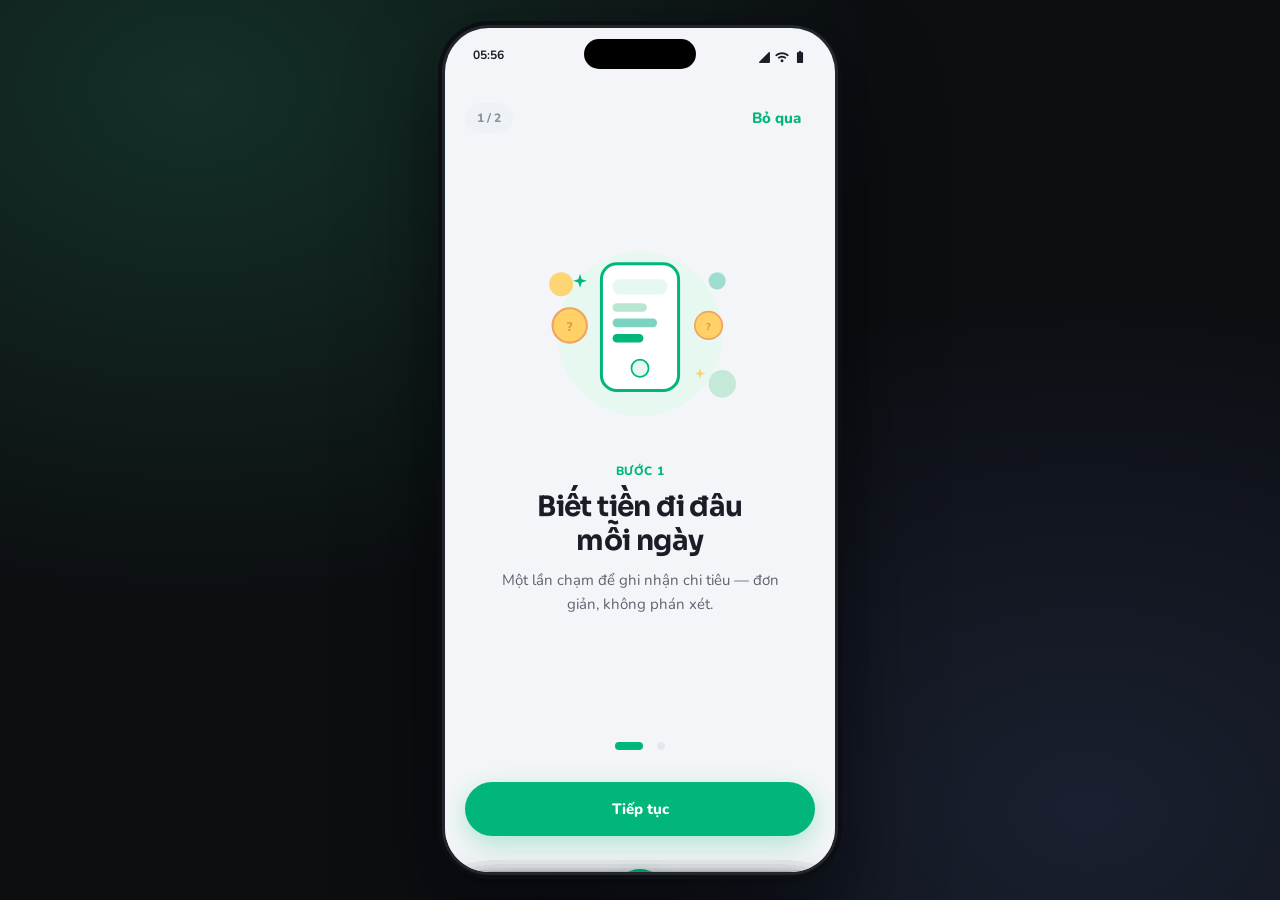
==== Demo/index.html @ 90c99451 "Align Demo with live v3 and keep a single Tiền Đây repository. Copy the current github.io Version C " ====
<!DOCTYPE html>
<html lang="vi">
<head>
  <meta charset="UTF-8" />
  <meta http-equiv="Cache-Control" content="no-cache, no-store, must-revalidate" />
  <meta name="viewport" content="width=device-width, initial-scale=1.0, viewport-fit=cover" />
  <meta name="theme-color" content="#00B67A" />
  <meta name="description" content="Tiền Đây — Version C — Add Transaction" />
  <title>Tiền Đây — Version C</title>
  <link rel="icon" href="assets/icons/favicon.svg" type="image/svg+xml" />
  <link rel="preconnect" href="https://fonts.googleapis.com" />
  <link rel="preconnect" href="https://fonts.gstatic.com" crossorigin />
  <link href="https://fonts.googleapis.com/css2?family=Nunito:wght@500;600;700;800&family=Sora:wght@500;600;700;800&display=swap" rel="stylesheet" />
  <link href="https://fonts.googleapis.com/css2?family=Material+Symbols+Rounded:opsz,wght,FILL,GRAD@24,500,0..1,0" rel="stylesheet" />
  <link rel="stylesheet" href="style.css" />
</head>
<body>
  <div class="app-shell">
    <div class="phone" id="phone">
      <div class="phone-notch" aria-hidden="true"></div>
      <div class="phone-status">
        <span id="status-time">9:41</span>
        <div class="status-icons">
          <span class="ms fill">signal_cellular_4_bar</span>
          <span class="ms fill">wifi</span>
          <span class="ms fill">battery_full</span>
        </div>
      </div>

      <div class="screens" id="screens">

        <!-- SPLASH -->
        <section class="screen fullscreen active" id="screen-splash" data-screen="splash">
          <div class="splash-content">
            <img class="splash-logo" src="assets/illustrations/logo.svg" alt="Tiền Đây" />
            <div class="splash-name">Tiền Đây</div>
            <div class="splash-tagline">Tiền của bạn, tâm an của bạn</div>
            <div class="splash-loader"></div>
          </div>
        </section>

        <!-- ONBOARDING -->
        <section class="screen fullscreen" id="screen-onboarding" data-screen="onboarding">
          <div class="onboarding">
            <div class="onboarding-top">
              <span class="onboarding-progress" id="onboarding-progress">1 / 2</span>
              <button class="btn btn-ghost" id="btn-skip-onboarding" aria-label="Bỏ qua giới thiệu">Bỏ qua</button>
            </div>
            <div class="onboarding-slides" id="onboarding-slides">
              <div class="onboarding-slide active" data-slide="0">
                <div class="onboarding-illust">
                  <img src="assets/illustrations/onboarding-1.svg" alt="" />
                </div>
                <p class="onboarding-step">Bước 1</p>
                <h1 class="h1">Biết tiền đi đâu<br/>mỗi ngày</h1>
                <p class="caption">Một lần chạm để ghi nhận chi tiêu — đơn giản, không phán xét.</p>
              </div>
              <div class="onboarding-slide" data-slide="1">
                <div class="onboarding-illust" style="background:transparent">
                  <img src="assets/illustrations/onboarding-2.svg" alt="" />
                </div>
                <p class="onboarding-step">Bước 2</p>
                <h1 class="h1">Thấy rõ,<br/>quyết định đúng</h1>
                <p class="caption">Số dư, chi tiêu tháng, ngân sách và mục tiêu — ngay trên Trang chủ.</p>
              </div>
            </div>
            <div class="onboarding-dots" id="onboarding-dots" role="tablist">
              <button type="button" class="dot active" data-step="0" aria-label="Trang 1" aria-current="true"></button>
              <button type="button" class="dot" data-step="1" aria-label="Trang 2"></button>
            </div>
            <div class="onboarding-actions">
              <button class="btn btn-primary btn-block" id="btn-next-onboarding">Tiếp tục</button>
            </div>
          </div>
        </section>

        <!-- LOGIN -->
        <section class="screen fullscreen" id="screen-login" data-screen="login">
          <div class="login">
            <div class="login-hero">
              <img class="hero-illust" src="assets/illustrations/login.svg" alt="" />
              <div class="login-brand">
                <img src="assets/illustrations/logo.svg" alt="" />
                <span>Tiền Đây</span>
              </div>
              <h1 class="h1">Rất vui được gặp bạn</h1>
              <p class="caption">Bắt đầu ghi chép ngay — không cần thiết lập phức tạp</p>
            </div>
            <div class="login-actions">
              <button class="btn btn-social btn-block" id="btn-google" data-ripple>
                <svg class="social-icon" viewBox="0 0 24 24" width="22" height="22" aria-hidden="true"><path fill="#4285F4" d="M22.56 12.25c0-.78-.07-1.53-.2-2.25H12v4.26h5.92c-.26 1.37-1.04 2.53-2.21 3.31v2.77h3.57c2.08-1.92 3.28-4.74 3.28-8.09z"/><path fill="#34A853" d="M12 23c2.97 0 5.46-.98 7.28-2.66l-3.57-2.77c-.98.66-2.23 1.06-3.71 1.06-2.86 0-5.29-1.93-6.16-4.53H2.18v2.84C3.99 20.53 7.7 23 12 23z"/><path fill="#FBBC05" d="M5.84 14.09c-.22-.66-.35-1.36-.35-2.09s.13-1.43.35-2.09V7.07H2.18C1.43 8.55 1 10.22 1 12s.43 3.45 1.18 4.93l2.85-2.22.81-.62z"/><path fill="#EA4335" d="M12 5.38c1.62 0 3.06.56 4.21 1.64l3.15-3.15C17.45 2.09 14.97 1 12 1 7.7 1 3.99 3.47 2.18 7.07l3.66 2.84c.87-2.6 3.3-4.53 6.16-4.53z"/></svg>
                Tiếp tục với Google
              </button>
              <button class="btn btn-social btn-block" id="btn-apple" data-ripple>
                <svg class="social-icon" viewBox="0 0 24 24" width="22" height="22" aria-hidden="true"><path fill="currentColor" d="M16.365 1.43c0 1.14-.493 2.27-1.177 3.08-.824.94-1.804 1.54-2.886 1.45-.13-1.05.45-2.19 1.14-2.97.78-.89 2.04-1.54 2.92-1.56zm3.14 16.16c-.67 1.53-1.48 2.94-2.66 2.96-1.17.03-1.54-.74-2.88-.74-1.33 0-1.75.71-2.85.76-1.13.05-1.99-1.45-2.67-2.97-1.39-3.1-1.52-6.73-.15-8.58.76-1.03 1.99-1.69 3.17-1.69 1.17 0 2.14.76 2.87.76.71 0 1.95-.94 3.29-.8.56.02 2.13.23 3.14 1.72-.08.05-1.87 1.09-1.85 3.26.02 2.58 2.27 3.44 2.3 3.45-.02.06-.35 1.23-1.16 2.87z"/></svg>
                Tiếp tục với Apple
              </button>
              <div class="btn-divider">hoặc</div>
              <button class="btn btn-outline btn-block" id="btn-guest">Tiếp tục không cần tài khoản</button>
              <p class="login-privacy">Prototype UX — dữ liệu lưu trên thiết bị. Không có xác thực thật.</p>
            </div>
          </div>
        </section>

        <!-- HOME -->
        <section class="screen" id="screen-home" data-screen="home">
          <div class="screen-scroll">
            <header class="home-header home-header-b">
              <div class="home-top">
                <div class="home-greeting">
                  <div class="caption" id="home-greeting-text">Xin chào</div>
                  <div class="h3" id="user-name">Minh Khuê</div>
                </div>
                <button class="avatar" id="btn-avatar" aria-label="Mở hồ sơ">MK</button>
              </div>
              <button type="button" class="month-chip" id="btn-home-month" aria-label="Chọn tháng">
                <span class="ms">calendar_month</span> <span id="home-month-label">Tháng này</span>
              </button>

              <div class="home-metrics">
                <div class="home-metric">
                  <div class="tiny">Chi tiêu tháng này</div>
                  <div class="amount" id="home-month-spend">0 ₫</div>
                </div>
              </div>
            </header>

            <section class="section">
              <div class="section-header">
                <span class="section-title">Gần đây</span>
                <button class="link-btn" data-nav="transactions">Xem tất cả</button>
              </div>
              <div class="tx-list" id="home-tx-list"></div>
            </section>
          </div>
        </section>

        <!-- TRANSACTIONS -->
        <section class="screen" id="screen-transactions" data-screen="transactions">
          <div class="screen-scroll">
            <header class="page-header">
              <h2 class="h2">Giao dịch</h2>
            </header>
            <div class="tx-summary">
              <div class="tx-summary-card expense">
                <div class="label">Chi tiêu</div>
                <div class="val" id="tx-sum-expense">−0</div>
              </div>
            </div>
            <div class="chips" id="tx-type-chips" role="tablist" aria-label="Loại giao dịch">
              <button class="chip active" data-type-filter="all" role="tab" aria-selected="true">Tất cả</button>
              <button class="chip" data-type-filter="expense" role="tab">Chi tiêu</button>
            </div>
            <div class="chips" id="tx-cat-chips" role="tablist" aria-label="Danh mục"></div>
            <div class="chips" id="tx-date-chips" role="tablist" aria-label="Thời gian">
              <button class="chip active" data-date-filter="thisMonth">Tháng này</button>
              <button class="chip" data-date-filter="lastMonth">Tháng trước</button>
              <button class="chip" data-date-filter="custom">Tùy chọn</button>
            </div>
            <div class="custom-date-row hidden" id="custom-date-row">
              <input class="form-input" type="date" id="tx-date-from" aria-label="Từ ngày" />
              <input class="form-input" type="date" id="tx-date-to" aria-label="Đến ngày" />
            </div>
            <div id="tx-list-full"></div>
            <div class="empty-state hidden" id="tx-empty">
              <img src="assets/illustrations/empty-wallet.svg" alt="" />
              <h3 class="h3">Chưa có giao dịch</h3>
              <p class="caption">Nhấn + để thêm giao dịch đầu tiên.</p>
              <button class="btn btn-primary btn-sm mt-md" data-action="add">Thêm giao dịch</button>
            </div>
          </div>
        </section>

        <!-- BUDGET -->
        <section class="screen" id="screen-budget" data-screen="budget">
          <div class="screen-scroll">
            <header class="page-header">
              <button class="btn-icon" id="btn-budget-back" aria-label="Quay lại Cài đặt">
                <span class="ms">arrow_back</span>
              </button>
              <h2 class="h2">Tài chính</h2>
              <button class="btn-icon" id="btn-edit-budget" aria-label="Đặt ngân sách">
                <span class="ms">edit</span>
              </button>
            </header>
            <section class="section">
              <div class="section-header">
                <span class="section-title">Lương</span>
                <button class="link-btn" id="btn-edit-salary" type="button">Sửa</button>
              </div>
              <div class="finance-salary-card">
                <div class="label" id="salary-month-label">Lương tháng</div>
                <div class="big" id="salary-amount">0 ₫</div>
              </div>
            </section>
            <div class="budget-summary">
              <div class="label" id="budget-month-label">Ngân sách tháng</div>
              <div class="big" id="budget-limit-amount">0 ₫</div>
              <div class="budget-summary-bar"><div class="fill" id="budget-total-bar" style="width:0%"></div></div>
              <div class="budget-kpi">
                <div class="budget-kpi-item">
                  <div class="label">Đã dùng</div>
                  <div class="val" id="budget-used-amount">0 ₫</div>
                </div>
                <div class="budget-kpi-item">
                  <div class="label">Còn lại</div>
                  <div class="val" id="budget-remaining-amount">0 ₫</div>
                </div>
              </div>
            </div>
            <section class="section">
              <div class="section-header">
                <span class="section-title">Mục tiêu tiết kiệm</span>
                <button class="link-btn" id="btn-create-goal">+ Tạo mới</button>
              </div>
              <div id="goals-list"></div>
              <div class="empty-inline hidden" id="goals-empty">
                <p class="caption">Chưa có mục tiêu. Tạo một mục tiêu nhỏ để bắt đầu.</p>
              </div>
            </section>
          </div>
        </section>

        <!-- STATISTICS -->
        <section class="screen" id="screen-statistics" data-screen="statistics">
          <div class="screen-scroll">
            <header class="page-header">
              <h2 class="h2">Thống kê</h2>
              <div class="trend-meta">
                <span class="trend-badge" id="trend-badge">
                  <span class="ms sm" id="trend-icon">trending_flat</span>
                  <span id="trend-text">0%</span>
                </span>
                <span class="tiny">so với tháng trước</span>
              </div>
            </header>
            <div class="stats-insight">
              <div class="label" id="stats-month-label">Chi tiêu tháng này</div>
              <div class="big" id="stats-expense-total">0 ₫</div>
            </div>
            <div class="chart-card">
              <div class="title">Chi tiêu theo danh mục</div>
              <div class="pie-wrap">
                <div class="pie-chart" id="pie-chart" role="img" aria-label="Biểu đồ tròn">
                  <div class="pie-center">
                    <span class="tiny">Tổng chi</span>
                    <span class="amount" id="pie-total">0</span>
                  </div>
                </div>
                <div class="pie-legend" id="pie-legend"></div>
              </div>
            </div>
            <section class="section">
              <div class="section-header">
                <span class="section-title">Danh mục chi nhiều nhất</span>
              </div>
              <div class="card" id="top-spending"></div>
            </section>
          </div>
        </section>

        <!-- SETTINGS -->
        <section class="screen" id="screen-settings" data-screen="settings">
          <div class="screen-scroll">
            <header class="page-header">
              <h2 class="h2">Cài đặt</h2>
            </header>
            <div class="profile-card" id="profile-card" role="button" tabindex="0">
              <div class="profile-avatar">MK</div>
              <div class="profile-info">
                <div class="name">Minh Khuê</div>
                <div class="email">minhanh@email.com</div>
                <div class="edit-hint">Hồ sơ (UI)</div>
              </div>
              <span class="ms chevron" style="color:var(--text-tertiary)">chevron_right</span>
            </div>
            <div class="settings-group">
              <div class="settings-group-title">Quản lý tài chính</div>
              <div class="settings-item" data-setting="budget" role="button" tabindex="0">
                <div class="settings-icon si-green"><span class="ms">account_balance_wallet</span></div>
                <span class="label">Tài chính</span>
                <span class="ms chevron">chevron_right</span>
              </div>
              <div class="settings-item" data-setting="finance-pin" role="button" tabindex="0">
                <div class="settings-icon si-indigo"><span class="ms">lock</span></div>
                <span class="label">Mật khẩu quản lý</span>
                <span class="ms chevron">chevron_right</span>
              </div>
            </div>
            <div class="settings-group">
              <div class="settings-group-title">Tùy chọn</div>
              <div class="settings-item" data-setting="currency" role="button" tabindex="0">
                <div class="settings-icon si-green"><span class="ms">payments</span></div>
                <span class="label">Tiền tệ</span>
                <span class="value">VND (₫)</span>
                <span class="ms chevron">chevron_right</span>
              </div>
              <div class="settings-item" data-setting="notification">
                <div class="settings-icon si-orange"><span class="ms">notifications</span></div>
                <span class="label">Thông báo</span>
                <div class="toggle on" id="toggle-notif" role="switch" aria-checked="true" tabindex="0"></div>
              </div>
              <div class="settings-item" data-setting="privacy" role="button" tabindex="0">
                <div class="settings-icon si-teal"><span class="ms">visibility</span></div>
                <span class="label">Riêng tư</span>
                <span class="value" id="privacy-value">Hiện số</span>
                <span class="ms chevron">chevron_right</span>
              </div>
              <div class="settings-item" data-setting="darkmode">
                <div class="settings-icon si-purple"><span class="ms">dark_mode</span></div>
                <span class="label">Giao diện tối</span>
                <div class="toggle" id="toggle-dark" role="switch" aria-checked="false" tabindex="0"></div>
              </div>
            </div>
            <button class="btn-logout" id="btn-logout" type="button">Đăng xuất (prototype)</button>
          </div>
        </section>
      </div>

      <nav class="bottom-nav" id="bottom-nav" aria-label="Điều hướng chính">
        <button class="nav-item active" data-nav="home">
          <span class="nav-indicator"></span>
          <span class="ms">home</span>
          <span class="label">Trang chủ</span>
        </button>
        <button class="nav-item" data-nav="transactions">
          <span class="nav-indicator"></span>
          <span class="ms">receipt_long</span>
          <span class="label">Giao dịch</span>
        </button>
        <div class="nav-fab-slot">
          <button class="nav-fab" id="fab" type="button" aria-label="Thêm giao dịch">
            <span class="ms">add</span>
          </button>
        </div>
        <button class="nav-item" data-nav="statistics">
          <span class="nav-indicator"></span>
          <span class="ms">bar_chart</span>
          <span class="label">Thống kê</span>
        </button>
        <button class="nav-item" data-nav="settings">
          <span class="nav-indicator"></span>
          <span class="ms">settings</span>
          <span class="label">Cài đặt</span>
        </button>
      </nav>

      <!-- Add / Edit Transaction Sheet -->
      <div class="sheet-overlay" id="sheet-overlay"></div>
      <div class="bottom-sheet add-sheet-v3" id="add-sheet" role="dialog" aria-modal="true" aria-labelledby="sheet-title">
        <div class="sheet-header sheet-header-back">
          <button class="btn-icon" id="btn-close-sheet" aria-label="Quay lại">
            <span class="ms">arrow_back</span>
          </button>
          <h3 class="h3" id="sheet-title">Thêm giao dịch</h3>
          <span class="header-spacer"></span>
        </div>
        <div class="sheet-body">
          <div class="form-group amount-hero">
            <label class="form-label" for="input-amount">Số tiền</label>
            <div class="amount-input-wrap">
              <span class="currency" aria-hidden="true">₫</span>
              <input class="form-input" type="text" id="input-amount" inputmode="numeric" placeholder="0" autocomplete="off" />
            </div>
            <div class="quick-amounts" id="quick-amounts" role="group" aria-label="Mức tiền nhanh">
              <button type="button" class="quick-amt" data-amt="10000">10k</button>
              <button type="button" class="quick-amt" data-amt="20000">20k</button>
              <button type="button" class="quick-amt" data-amt="50000">50k</button>
              <button type="button" class="quick-amt" data-amt="100000">100k</button>
              <button type="button" class="quick-amt" data-amt="200000">200k</button>
            </div>
          </div>
          <div class="form-group">
            <div class="label-row">
              <label class="form-label">Chi cho</label>
              <button type="button" class="link-btn" id="btn-manage-chicho">Quản lý →</button>
            </div>
            <div class="category-grid" id="category-grid"></div>
          </div>
          <div class="form-group" id="detail-group">
            <div class="label-row">
              <label class="form-label">Chi tiết</label>
              <button type="button" class="link-btn" id="btn-manage-details">Quản lý →</button>
            </div>
            <div class="chips detail-chips" id="detail-chips"></div>
          </div>
          <div class="form-group">
            <label class="form-label">Thanh toán bằng</label>
            <button type="button" class="pay-select" id="pay-select" aria-haspopup="listbox" aria-expanded="false">
              <span id="pay-select-label">MoMo</span>
              <span class="ms">expand_more</span>
            </button>
            <div class="pay-menu hidden" id="pay-menu" role="listbox"></div>
          </div>
          <div class="form-row">
            <div class="form-group">
              <label class="form-label" for="input-date">Ngày</label>
              <input class="form-input" type="date" id="input-date" />
            </div>
            <div class="form-group">
              <label class="form-label" for="input-time">Giờ</label>
              <input class="form-input" type="time" id="input-time" />
            </div>
          </div>
          <div class="form-group">
            <label class="form-label" for="input-note">Ghi chú (tuỳ chọn)</label>
            <input class="form-input" type="text" id="input-note" placeholder="Thêm ghi chú..." />
          </div>
        </div>
        <div class="sheet-footer">
          <button class="btn btn-primary btn-block" id="btn-save-tx" data-ripple>Lưu giao dịch</button>
        </div>
      </div>

      <!-- Payment method sheet -->
      <div class="bottom-sheet nested-sheet" id="pay-edit-sheet" role="dialog" aria-modal="true">
        <div class="sheet-handle"></div>
        <div class="sheet-header">
          <h3 class="h3" id="pay-edit-title">Thêm phương thức</h3>
          <button class="btn-icon" id="btn-close-pay-edit" aria-label="Đóng"><span class="ms">close</span></button>
        </div>
        <div class="sheet-body">
          <div class="form-group">
            <label class="form-label" for="input-pay-name">Tên</label>
            <input class="form-input" type="text" id="input-pay-name" placeholder="VD: MB Bank" />
          </div>
          <div class="form-group">
            <label class="form-label" for="input-pay-type">Loại</label>
            <select class="form-input" id="input-pay-type">
              <option>Thẻ tín dụng</option>
              <option>Thẻ ghi nợ</option>
              <option>Tài khoản ngân hàng</option>
              <option>Ví điện tử</option>
              <option>Tiền mặt</option>
            </select>
          </div>
        </div>
        <div class="sheet-footer sheet-footer-row">
          <button class="btn btn-outline flex-1 hidden" id="btn-delete-pay">Xóa</button>
          <button class="btn btn-primary flex-1" id="btn-save-pay">Lưu</button>
        </div>
      </div>

      <!-- Manage Chi cho sheet -->
      <div class="bottom-sheet nested-sheet" id="chicho-sheet" role="dialog" aria-modal="true">
        <div class="sheet-handle"></div>
        <div class="sheet-header">
          <h3 class="h3">Quản lý khoản chi</h3>
          <button class="btn-icon" id="btn-close-chicho" aria-label="Đóng"><span class="ms">close</span></button>
        </div>
        <div class="sheet-body">
          <div id="chicho-manage-list"></div>
          <button type="button" class="btn btn-outline btn-block mt-lg" id="btn-add-chicho">＋ Thêm khoản mới</button>
        </div>
      </div>

      <!-- Add / edit Chi cho item -->
      <div class="bottom-sheet nested-sheet" id="chicho-edit-sheet" role="dialog" aria-modal="true">
        <div class="sheet-handle"></div>
        <div class="sheet-header">
          <h3 class="h3" id="chicho-edit-title">Thêm khoản chi</h3>
          <button class="btn-icon" id="btn-close-chicho-edit" aria-label="Đóng"><span class="ms">close</span></button>
        </div>
        <div class="sheet-body">
          <div class="form-group">
            <label class="form-label" for="input-chicho-name">Tên</label>
            <input class="form-input" type="text" id="input-chicho-name" placeholder="VD: Cafe" />
          </div>
          <div class="form-group">
            <label class="form-label">Icon</label>
            <div class="icon-picker" id="chicho-icon-picker"></div>
          </div>
        </div>
        <div class="sheet-footer sheet-footer-row">
          <button class="btn btn-outline flex-1 hidden" id="btn-delete-chicho">Xóa</button>
          <button class="btn btn-primary flex-1" id="btn-save-chicho">Lưu</button>
        </div>
      </div>

      <!-- Manage Chi tiết -->
      <div class="bottom-sheet nested-sheet" id="detail-manage-sheet" role="dialog" aria-modal="true">
        <div class="sheet-handle"></div>
        <div class="sheet-header">
          <h3 class="h3">Quản lý chi tiết</h3>
          <button class="btn-icon" id="btn-close-detail-manage" aria-label="Đóng"><span class="ms">close</span></button>
        </div>
        <div class="sheet-body">
          <div class="detail-manage-header" id="detail-manage-cat"></div>
          <div id="detail-manage-list"></div>
          <button type="button" class="btn btn-outline btn-block mt-lg" id="btn-add-detail">＋ Thêm chi tiết</button>
        </div>
      </div>

      <!-- Add / edit Chi tiết -->
      <div class="bottom-sheet nested-sheet" id="detail-edit-sheet" role="dialog" aria-modal="true">
        <div class="sheet-handle"></div>
        <div class="sheet-header">
          <h3 class="h3" id="detail-edit-title">Thêm chi tiết</h3>
          <button class="btn-icon" id="btn-close-detail-edit" aria-label="Đóng"><span class="ms">close</span></button>
        </div>
        <div class="sheet-body">
          <div class="form-group">
            <label class="form-label" for="input-detail-name">Tên</label>
            <input class="form-input" type="text" id="input-detail-name" placeholder="VD: Bánh mì" />
          </div>
        </div>
        <div class="sheet-footer sheet-footer-row">
          <button class="btn btn-outline flex-1 hidden" id="btn-delete-detail">Xóa</button>
          <button class="btn btn-primary flex-1" id="btn-save-detail">Lưu</button>
        </div>
      </div>

      <!-- Month picker -->
      <div class="bottom-sheet nested-sheet" id="month-sheet" role="dialog" aria-modal="true">
        <div class="sheet-handle"></div>
        <div class="sheet-header">
          <h3 class="h3">Chọn tháng</h3>
          <button class="btn-icon" id="btn-close-month" aria-label="Đóng"><span class="ms">close</span></button>
        </div>
        <div class="sheet-body">
          <div id="month-picker-list"></div>
        </div>
      </div>

      <!-- Detail Sheet -->
      <div class="bottom-sheet" id="detail-sheet" role="dialog" aria-modal="true">
        <div class="sheet-handle"></div>
        <div class="sheet-header">
          <h3 class="h3">Chi tiết</h3>
          <button class="btn-icon" id="btn-close-detail" aria-label="Đóng"><span class="ms">close</span></button>
        </div>
        <div class="sheet-body" id="detail-body"></div>
        <div class="sheet-footer sheet-footer-row">
          <button class="btn btn-outline flex-1" id="btn-detail-delete">Xóa</button>
          <button class="btn btn-primary flex-1" id="btn-detail-edit">Sửa</button>
        </div>
      </div>

      <!-- Finance PIN -->
      <div class="bottom-sheet" id="finance-pin-sheet" role="dialog" aria-modal="true">
        <div class="sheet-handle"></div>
        <div class="sheet-header">
          <h3 class="h3">Mật khẩu quản lý tài chính</h3>
          <button class="btn-icon" id="btn-close-finance-pin" aria-label="Đóng"><span class="ms">close</span></button>
        </div>
        <div class="sheet-body">
          <p class="caption" id="finance-pin-hint">Nhập mật khẩu 4 số để xem Tài chính.</p>
          <div class="form-group">
            <label class="form-label" for="input-finance-pin">Mật khẩu</label>
            <input class="form-input pin-input" type="password" id="input-finance-pin" inputmode="numeric" maxlength="4" placeholder="••••" autocomplete="off" />
          </div>
        </div>
        <div class="sheet-footer">
          <button class="btn btn-primary btn-block" id="btn-submit-finance-pin">Xác nhận</button>
        </div>
      </div>

      <!-- Finance PIN change -->
      <div class="bottom-sheet" id="finance-pin-change-sheet" role="dialog" aria-modal="true">
        <div class="sheet-handle"></div>
        <div class="sheet-header">
          <h3 class="h3">Đổi mật khẩu</h3>
          <button class="btn-icon" id="btn-close-finance-pin-change" aria-label="Đóng"><span class="ms">close</span></button>
        </div>
        <div class="sheet-body">
          <div class="form-group">
            <label class="form-label" for="input-finance-pin-old">Mật khẩu hiện tại</label>
            <input class="form-input pin-input" type="password" id="input-finance-pin-old" inputmode="numeric" maxlength="4" placeholder="••••" autocomplete="off" />
          </div>
          <div class="form-group">
            <label class="form-label" for="input-finance-pin-new">Mật khẩu mới</label>
            <input class="form-input pin-input" type="password" id="input-finance-pin-new" inputmode="numeric" maxlength="4" placeholder="••••" autocomplete="off" />
          </div>
        </div>
        <div class="sheet-footer">
          <button class="btn btn-primary btn-block" id="btn-save-finance-pin">Lưu mật khẩu</button>
        </div>
      </div>

      <!-- Salary Sheet -->
      <div class="bottom-sheet" id="salary-sheet" role="dialog" aria-modal="true">
        <div class="sheet-handle"></div>
        <div class="sheet-header">
          <h3 class="h3">Lương tháng</h3>
          <button class="btn-icon" id="btn-close-salary-sheet" aria-label="Đóng"><span class="ms">close</span></button>
        </div>
        <div class="sheet-body">
          <div class="form-group">
            <label class="form-label" for="input-salary-amount">Số tiền lương (₫)</label>
            <div class="amount-input-wrap">
              <span class="currency">₫</span>
              <input class="form-input" type="text" id="input-salary-amount" inputmode="numeric" placeholder="0" />
            </div>
          </div>
        </div>
        <div class="sheet-footer">
          <button class="btn btn-primary btn-block" id="btn-save-salary">Lưu lương</button>
        </div>
      </div>

      <!-- Budget Sheet -->
      <div class="bottom-sheet" id="budget-sheet" role="dialog" aria-modal="true">
        <div class="sheet-handle"></div>
        <div class="sheet-header">
          <h3 class="h3" id="budget-sheet-title">Đặt ngân sách tháng</h3>
          <button class="btn-icon" id="btn-close-budget-sheet" aria-label="Đóng"><span class="ms">close</span></button>
        </div>
        <div class="sheet-body">
          <div class="form-group">
            <label class="form-label" for="input-budget-limit">Hạn mức tháng (₫)</label>
            <div class="amount-input-wrap">
              <span class="currency">₫</span>
              <input class="form-input" type="text" id="input-budget-limit" inputmode="numeric" placeholder="0" />
            </div>
          </div>
        </div>
        <div class="sheet-footer">
          <button class="btn btn-primary btn-block" id="btn-save-budget">Lưu ngân sách</button>
        </div>
      </div>

      <!-- Goal Sheet -->
      <div class="bottom-sheet" id="goal-sheet" role="dialog" aria-modal="true">
        <div class="sheet-handle"></div>
        <div class="sheet-header">
          <h3 class="h3" id="goal-sheet-title">Tạo mục tiêu</h3>
          <button class="btn-icon" id="btn-close-goal-sheet" aria-label="Đóng"><span class="ms">close</span></button>
        </div>
        <div class="sheet-body">
          <div class="form-group" id="goal-name-group">
            <label class="form-label" for="input-goal-name">Tên mục tiêu</label>
            <input class="form-input" type="text" id="input-goal-name" placeholder="VD: Quỹ khẩn cấp" />
          </div>
          <div class="form-group" id="goal-target-group">
            <label class="form-label" for="input-goal-target">Mục tiêu (₫)</label>
            <div class="amount-input-wrap">
              <span class="currency">₫</span>
              <input class="form-input" type="text" id="input-goal-target" inputmode="numeric" placeholder="0" />
            </div>
          </div>
          <div class="form-group" id="goal-current-group">
            <label class="form-label" for="input-goal-current" id="goal-current-label">Số hiện có (₫)</label>
            <div class="amount-input-wrap">
              <span class="currency">₫</span>
              <input class="form-input" type="text" id="input-goal-current" inputmode="numeric" placeholder="0" />
            </div>
            <p class="tiny mt-sm" id="goal-hint">Không trừ vào số dư — chỉ theo dõi tiến độ.</p>
          </div>
        </div>
        <div class="sheet-footer">
          <button class="btn btn-primary btn-block" id="btn-save-goal">Lưu</button>
        </div>
      </div>

      <div class="toast" id="toast" role="status" aria-live="polite" aria-atomic="true"></div>

      <div class="dialog-overlay" id="dialog-overlay">
        <div class="dialog" id="dialog">
          <span class="ms xl fill" id="dialog-icon">check_circle</span>
          <h3 class="h3" id="dialog-title">Thành công</h3>
          <p class="caption" id="dialog-msg">Thao tác đã hoàn tất.</p>
          <div class="dialog-actions" id="dialog-actions">
            <button class="btn btn-outline flex-1 hidden" id="dialog-cancel">Hủy</button>
            <button class="btn btn-primary flex-1" id="dialog-ok">OK</button>
          </div>
        </div>
      </div>
    </div>
  </div>

  <script src="script.js"></script>
</body>
</html>
---- Demo/style.css ----
/* ============================================================
   Tiền Đây v3 — Competing with Monzo · Money Lover · YNAB · Wallet
   Friendlier · Cleaner · More emotional · Easier
   ============================================================ */

:root {
  /* Brand — fresh mint green (Money Lover energy, Monzo clarity) */
  --primary: #00B67A;
  --primary-dark: #009963;
  --primary-light: #7BD3C0;
  --primary-container: #E6F8EF;
  --primary-glow: rgba(0, 182, 122, 0.28);
  --secondary: #7BD3C0;
  --success: #00B67A;
  --warning: #FFB020;
  --warning-container: #FFF6E5;
  --warning-text: #C47E00;
  --expense: #FF6B6B;
  --expense-container: #FFECEC;
  --income: #00A3A1;
  --income-container: #E0F7F5;
  --accent: #FF8A5B;
  --accent-soft: #FFF0EA;
  --gold: #FFD166;

  /* Surfaces — soft & airy */
  --bg: #F3F5F8;
  --bg-elevated: #FFFFFF;
  --card: #FFFFFF;
  --surface: #FFFFFF;
  --surface-variant: #EEF1F5;
  --divider: #E4E8EE;
  --overlay: rgba(26, 29, 38, 0.4);

  /* Text */
  --text: #1A1D26;
  --text-secondary: #5C6470;
  --text-tertiary: #8B93A0;
  --text-on-primary: #FFFFFF;
  --text-inverse: #FFFFFF;

  /* Elevation — soft, layered (Wallet-like) */
  --shadow-sm: 0 1px 2px rgba(26, 29, 38, 0.04), 0 1px 3px rgba(26, 29, 38, 0.03);
  --shadow-md: 0 4px 16px rgba(26, 29, 38, 0.06), 0 1px 4px rgba(26, 29, 38, 0.04);
  --shadow-lg: 0 16px 40px rgba(26, 29, 38, 0.1), 0 4px 12px rgba(26, 29, 38, 0.05);
  --shadow-fab: 0 10px 28px var(--primary-glow);
  --border-subtle: 1px solid rgba(26, 29, 38, 0.05);

  /* Radius — friendlier, rounder */
  --radius-xs: 10px;
  --radius-sm: 14px;
  --radius-md: 18px;
  --radius-lg: 24px;
  --radius-xl: 32px;
  --radius-full: 999px;

  /* Spacing — generous (YNAB breathing room) */
  --space-xs: 4px;
  --space-sm: 8px;
  --space-md: 12px;
  --space-lg: 16px;
  --space-xl: 20px;
  --space-2xl: 28px;
  --space-3xl: 36px;
  --space-4xl: 48px;

  /* Phone */
  --phone-w: 390px;
  --phone-h: 844px;
  --nav-h: 76px;
  --safe-top: 44px;
  --safe-bottom: 22px;

  /* Motion — springy & delightful */
  --ease: cubic-bezier(0.4, 0, 0.2, 1);
  --ease-out: cubic-bezier(0.16, 1, 0.3, 1);
  --ease-spring: cubic-bezier(0.34, 1.45, 0.64, 1);
  --duration: 300ms;
  --duration-fast: 180ms;
  --duration-slow: 480ms;

  /* Typography — Nunito (friendly) + Sora (clear money) */
  --font: 'Nunito', 'Plus Jakarta Sans', system-ui, sans-serif;
  --font-display: 'Sora', 'Outfit', system-ui, sans-serif;
}

[data-theme="dark"] {
  --primary: #3DDBA0;
  --primary-dark: #7BD3C0;
  --primary-light: #A8E6D0;
  --primary-container: #0F2E24;
  --primary-glow: rgba(61, 219, 160, 0.3);
  --secondary: #7BD3C0;
  --success: #3DDBA0;
  --warning: #FFC857;
  --warning-container: #3A2E12;
  --expense: #FF8A8A;
  --expense-container: #3A1C1C;
  --income: #4ECDC4;
  --income-container: #0D2E2C;
  --accent: #FF9B76;
  --accent-soft: #3A2218;
  --bg: #0E1116;
  --bg-elevated: #161A21;
  --card: #1A1F28;
  --surface: #1A1F28;
  --surface-variant: #242A35;
  --divider: #2C3440;
  --overlay: rgba(0, 0, 0, 0.6);
  --text: #F2F4F7;
  --text-secondary: #A0A8B4;
  --text-tertiary: #6B7482;
  --text-on-primary: #0A1A14;
  --shadow-sm: 0 1px 3px rgba(0, 0, 0, 0.35);
  --shadow-md: 0 6px 20px rgba(0, 0, 0, 0.4);
  --shadow-lg: 0 16px 40px rgba(0, 0, 0, 0.5);
  --shadow-fab: 0 10px 28px rgba(61, 219, 160, 0.35);
  --border-subtle: 1px solid rgba(255, 255, 255, 0.06);
}

*, *::before, *::after { box-sizing: border-box; margin: 0; padding: 0; }

html, body {
  height: 100%;
  font-family: var(--font);
  font-size: 15px;
  line-height: 1.5;
  color: var(--text);
  background: #0c0e12;
  -webkit-font-smoothing: antialiased;
  overflow: hidden;
}

button { font-family: inherit; border: none; background: none; cursor: pointer; color: inherit; }
input, select, textarea {
  font-family: inherit; font-size: inherit; color: inherit;
  border: none; outline: none; background: transparent;
}
img, svg { display: block; max-width: 100%; }
ul, ol { list-style: none; }
a { color: inherit; text-decoration: none; }

:focus { outline: none; }
:focus-visible { outline: 2px solid var(--primary); outline-offset: 2px; }

@media (prefers-reduced-motion: reduce) {
  *, *::before, *::after {
    animation-duration: 0.01ms !important;
    animation-iteration-count: 1 !important;
    transition-duration: 0.01ms !important;
  }
}

/* Material Symbols */
.ms {
  font-family: 'Material Symbols Rounded';
  font-weight: normal; font-style: normal; font-size: 24px; line-height: 1;
  display: inline-flex; align-items: center; justify-content: center;
  font-variation-settings: 'FILL' 0, 'wght' 500, 'GRAD' 0, 'opsz' 24;
  user-select: none;
}
.ms.fill { font-variation-settings: 'FILL' 1, 'wght' 500, 'GRAD' 0, 'opsz' 24; }
.ms.sm { font-size: 18px; }
.ms.md { font-size: 22px; }
.ms.lg { font-size: 28px; }
.ms.xl { font-size: 40px; }

/* ---------- Shell ---------- */
.app-shell {
  min-height: 100vh;
  display: flex; align-items: center; justify-content: center;
  padding: 24px;
  background:
    radial-gradient(ellipse at 15% 10%, #143028 0%, transparent 45%),
    radial-gradient(ellipse at 85% 90%, #1a2030 0%, transparent 45%),
    #0c0e12;
}

.phone {
  position: relative;
  width: var(--phone-w);
  height: var(--phone-h);
  max-height: calc(100vh - 48px);
  background: var(--bg);
  border-radius: 44px;
  box-shadow:
    0 0 0 3px #22262e,
    0 0 0 7px #0c0e12,
    var(--shadow-lg),
    0 48px 96px rgba(0, 0, 0, 0.55);
  overflow: hidden;
  display: flex; flex-direction: column;
  transition: background var(--duration) var(--ease);
}

.phone-notch {
  position: absolute; top: 11px; left: 50%; transform: translateX(-50%);
  width: 112px; height: 30px; background: #000; border-radius: 20px;
  z-index: 100; pointer-events: none;
}

.phone-status {
  position: absolute; top: 0; left: 0; right: 0; height: var(--safe-top);
  display: flex; align-items: flex-end; justify-content: space-between;
  padding: 0 28px 8px; font-size: 12px; font-weight: 700;
  color: var(--text); z-index: 90; pointer-events: none;
}
.phone-status.on-dark { color: #fff; }
.phone-status.on-dark .ms { color: #fff; }
.phone-status .status-icons { display: flex; gap: 4px; align-items: center; }
.phone-status .ms { font-size: 14px; }

.screens {
  flex: 1; position: relative; overflow: hidden; margin-top: var(--safe-top);
}

.screen {
  position: absolute; inset: 0;
  display: flex; flex-direction: column;
  opacity: 0; visibility: hidden;
  transform: translateY(12px) scale(0.985);
  transition:
    opacity var(--duration-slow) var(--ease-out),
    transform var(--duration-slow) var(--ease-out),
    visibility var(--duration-slow);
  pointer-events: none; background: var(--bg);
}
.screen.active {
  opacity: 1; visibility: visible;
  transform: translateY(0) scale(1);
  pointer-events: auto; z-index: 2;
}
.screen.slide-out-left {
  transform: translateY(-8px) scale(0.985); opacity: 0;
}

.screen-scroll {
  flex: 1; overflow-y: auto; overflow-x: hidden;
  -webkit-overflow-scrolling: touch;
  padding-bottom: calc(var(--nav-h) + var(--safe-bottom) + 28px);
  scrollbar-width: none;
}
.screen-scroll::-webkit-scrollbar { display: none; }
.screen.fullscreen .screen-scroll { padding-bottom: var(--safe-bottom); }

/* ---------- Type ---------- */
.h1 {
  font-family: var(--font-display);
  font-size: 26px; font-weight: 700; letter-spacing: -0.6px; line-height: 1.2;
  color: var(--text);
}
.h2 {
  font-family: var(--font-display);
  font-size: 22px; font-weight: 700; letter-spacing: -0.4px; line-height: 1.25;
}
.h3 { font-size: 17px; font-weight: 700; letter-spacing: -0.2px; }
.body { font-size: 15px; color: var(--text); }
.caption { font-size: 14px; color: var(--text-secondary); line-height: 1.55; }
.tiny { font-size: 11px; color: var(--text-tertiary); font-weight: 700; }
.amount {
  font-family: var(--font-display);
  font-weight: 700; letter-spacing: -0.6px;
  font-variant-numeric: tabular-nums;
}
.amount.income { color: var(--income); }
.amount.expense { color: var(--expense); }

/* ---------- Buttons ---------- */
.btn {
  position: relative;
  display: inline-flex; align-items: center; justify-content: center; gap: 8px;
  height: 54px; padding: 0 28px;
  border-radius: var(--radius-full);
  font-weight: 800; font-size: 15px;
  overflow: hidden;
  transition: transform var(--duration-fast) var(--ease-spring),
              box-shadow var(--duration) var(--ease),
              background var(--duration) var(--ease);
  user-select: none;
}
.btn:active { transform: scale(0.96); }
.btn-primary {
  background: var(--primary); color: var(--text-on-primary);
  box-shadow: 0 8px 24px var(--primary-glow);
}
.btn-primary:hover { background: var(--primary-dark); }
.btn-secondary { background: var(--primary-container); color: var(--primary-dark); }
.btn-outline {
  background: var(--card); border: 1.5px solid var(--divider); color: var(--text);
  box-shadow: var(--shadow-sm);
}
.btn-outline:hover { background: var(--surface-variant); }
.btn-ghost { background: transparent; color: var(--primary); height: 44px; padding: 0 14px; font-weight: 800; }
.btn-block { width: 100%; }
.btn-sm { height: 40px; padding: 0 18px; font-size: 13px; }
.btn-icon {
  width: 44px; height: 44px; padding: 0; border-radius: var(--radius-full);
  background: var(--surface-variant); color: var(--text);
  display: inline-flex; align-items: center; justify-content: center;
  transition: background var(--duration-fast) var(--ease), transform var(--duration-fast) var(--ease-spring);
}
.btn-icon:hover { background: var(--divider); }
.btn-icon:active { transform: scale(0.9); }

.ripple {
  position: absolute; border-radius: 50%;
  background: rgba(255, 255, 255, 0.35);
  transform: scale(0); animation: ripple-anim 600ms var(--ease); pointer-events: none;
}
[data-theme="dark"] .ripple { background: rgba(255, 255, 255, 0.12); }
.btn-outline .ripple, .btn-ghost .ripple, .btn-icon .ripple, .nav-item .ripple {
  background: rgba(0, 182, 122, 0.2);
}
@keyframes ripple-anim { to { transform: scale(4); opacity: 0; } }

/* ---------- Cards ---------- */
.card {
  background: var(--card);
  border-radius: var(--radius-md);
  box-shadow: var(--shadow-sm);
  border: var(--border-subtle);
  padding: var(--space-lg);
  transition: transform var(--duration) var(--ease), box-shadow var(--duration) var(--ease);
}
.card:hover { box-shadow: var(--shadow-md); transform: translateY(-2px); }
.card-flat { background: var(--surface-variant); box-shadow: none; border: none; }
.card-flat:hover { transform: none; box-shadow: none; }

.section { padding: 0 var(--space-xl); margin-bottom: var(--space-2xl); }
.section-header {
  display: flex; align-items: center; justify-content: space-between;
  margin-bottom: 14px;
}
.section-title {
  font-family: var(--font-display);
  font-size: 15px; font-weight: 700; color: var(--text); letter-spacing: -0.2px;
}
.link-btn {
  font-size: 13px; font-weight: 800; color: var(--primary);
  min-height: 44px; padding: 0 8px;
  display: inline-flex; align-items: center;
}

/* ---------- Splash ---------- */
#screen-splash {
  background: linear-gradient(165deg, #00B67A 0%, #009963 55%, #007A52 100%);
  align-items: center; justify-content: center;
}
#screen-splash .splash-content {
  display: flex; flex-direction: column; align-items: center; gap: 16px;
  animation: splash-enter 900ms var(--ease-out) both;
}
.splash-logo {
  width: 108px; height: 108px;
  animation: logo-float 2.8s var(--ease) infinite alternate;
  filter: drop-shadow(0 12px 28px rgba(0, 0, 0, 0.18));
}
.splash-name {
  font-family: var(--font-display);
  font-size: 38px; font-weight: 800; color: #fff; letter-spacing: -1.2px;
}
.splash-tagline { font-size: 15px; color: rgba(255, 255, 255, 0.88); font-weight: 600; }
.splash-loader {
  width: 48px; height: 4px; background: rgba(255, 255, 255, 0.25);
  border-radius: 4px; margin-top: 36px; overflow: hidden;
}
.splash-loader::after {
  content: ''; display: block; height: 100%; width: 40%;
  background: #fff; border-radius: 4px;
  animation: loader-slide 1.1s var(--ease) infinite;
}
@keyframes splash-enter {
  from { opacity: 0; transform: translateY(24px) scale(0.94); }
  to { opacity: 1; transform: translateY(0) scale(1); }
}
@keyframes logo-float {
  from { transform: translateY(0) rotate(-2deg); }
  to { transform: translateY(-10px) rotate(2deg); }
}
@keyframes loader-slide {
  0% { transform: translateX(-100%); }
  100% { transform: translateX(300%); }
}

/* ---------- Onboarding ---------- */
.onboarding {
  display: flex; flex-direction: column; height: 100%;
  padding: var(--space-xl) var(--space-xl) var(--space-2xl);
}
.onboarding-top {
  display: flex; justify-content: space-between; align-items: center;
  padding-top: 4px;
}
.onboarding-progress {
  font-size: 12px; font-weight: 800; color: var(--text-tertiary);
  background: var(--surface-variant); padding: 6px 12px; border-radius: var(--radius-full);
}
.onboarding-slides { flex: 1; position: relative; overflow: hidden; }
.onboarding-slide {
  position: absolute; inset: 0;
  display: flex; flex-direction: column; align-items: center; justify-content: center;
  text-align: center; padding: 0 4px;
  opacity: 0; transform: translateX(48px) scale(0.96);
  transition: opacity var(--duration-slow) var(--ease-out), transform var(--duration-slow) var(--ease-out);
  pointer-events: none;
}
.onboarding-slide.active {
  opacity: 1; transform: translateX(0) scale(1); pointer-events: auto;
}
.onboarding-illust {
  width: 260px; height: 200px; border-radius: 36px;
  display: flex; align-items: center; justify-content: center;
  margin-bottom: var(--space-2xl);
  background: transparent;
  animation: illust-bob 3.5s var(--ease) infinite alternate;
}
.onboarding-illust img { width: 240px; height: 190px; margin: 0 !important; }
@keyframes illust-bob {
  from { transform: translateY(0); }
  to { transform: translateY(-6px); }
}
.onboarding-step {
  font-size: 12px; font-weight: 800; color: var(--primary);
  letter-spacing: 0.6px; text-transform: uppercase; margin-bottom: 10px;
}
.onboarding-slide .h1 { margin-bottom: 12px; font-size: 28px; }
.onboarding-slide .caption { font-size: 15px; max-width: 300px; }
.onboarding-dots {
  display: flex; gap: 4px; justify-content: center; margin: var(--space-xl) 0;
}
button.dot {
  border: none; background: transparent; padding: 12px 5px;
  display: flex; align-items: center; cursor: pointer;
}
button.dot::before {
  content: ''; width: 8px; height: 8px; border-radius: 4px;
  background: var(--divider); transition: all var(--duration) var(--ease-spring);
  display: block;
}
button.dot.active::before { width: 28px; background: var(--primary); }
.onboarding-actions { padding-bottom: 8px; }

/* ---------- Login ---------- */
.login {
  display: flex; flex-direction: column; height: 100%;
  padding: var(--space-xl) var(--space-xl) var(--space-2xl);
}
.login-hero {
  flex: 1; display: flex; flex-direction: column;
  align-items: center; justify-content: center; text-align: center; gap: 12px;
}
.login-hero img.hero-illust { width: 210px; height: 155px; }
.login-brand {
  display: flex; align-items: center; gap: 10px; margin-top: 4px;
}
.login-brand img { width: 42px; height: 42px; }
.login-brand span {
  font-family: var(--font-display); font-weight: 800; font-size: 24px; letter-spacing: -0.6px;
}
.login-hero .h1 { margin-top: 4px; }
.login-actions {
  display: flex; flex-direction: column; gap: 12px; padding-bottom: 8px;
}
.btn-social {
  background: var(--card); border: 1.5px solid var(--divider); color: var(--text);
  box-shadow: var(--shadow-sm); gap: 12px; font-weight: 800;
}
.btn-social:hover { background: var(--surface-variant); box-shadow: var(--shadow-md); }
.btn-social .social-icon { width: 22px; height: 22px; }
.btn-divider {
  display: flex; align-items: center; gap: 12px;
  color: var(--text-tertiary); font-size: 12px; font-weight: 700; margin: 2px 0;
}
.btn-divider::before, .btn-divider::after {
  content: ''; flex: 1; height: 1px; background: var(--divider);
}
.login-privacy {
  text-align: center; font-size: 11px; color: var(--text-tertiary);
  line-height: 1.5; padding: 0 8px; margin-top: 2px;
}

/* ---------- Bottom Nav ---------- */
.bottom-nav {
  position: absolute; bottom: 0; left: 0; right: 0;
  height: calc(var(--nav-h) + var(--safe-bottom));
  padding-bottom: var(--safe-bottom);
  background: rgba(255, 255, 255, 0.92);
  backdrop-filter: blur(20px); -webkit-backdrop-filter: blur(20px);
  border-top: var(--border-subtle);
  display: flex; align-items: stretch; z-index: 50;
  box-shadow: 0 -8px 32px rgba(26, 29, 38, 0.04);
  transform: translateY(100%);
  transition: transform var(--duration-slow) var(--ease-out);
  overflow: visible;
}
[data-theme="dark"] .bottom-nav {
  background: rgba(26, 31, 40, 0.94);
}
.bottom-nav.visible { transform: translateY(0); }

.nav-item {
  flex: 1; display: flex; flex-direction: column;
  align-items: center; justify-content: center; gap: 3px;
  position: relative; z-index: 1;
  color: var(--text-tertiary); min-height: 56px;
  transition: color var(--duration) var(--ease);
  overflow: hidden;
}
.nav-item .ms { font-size: 26px; transition: transform var(--duration) var(--ease-spring); }
.nav-item span.label { font-size: 10px; font-weight: 800; letter-spacing: 0.1px; }
.nav-item.active { color: var(--primary); }
.nav-item.active .ms {
  font-variation-settings: 'FILL' 1, 'wght' 500, 'GRAD' 0, 'opsz' 24;
  transform: translateY(-2px) scale(1.1);
}
.nav-item.active::before {
  content: ''; position: absolute; top: 8px;
  width: 56px; height: 34px; border-radius: 18px;
  background: var(--primary-container); z-index: -1;
}
.nav-indicator { display: none; }

.nav-fab-slot {
  flex: 1;
  display: flex;
  align-items: center;
  justify-content: center;
  position: relative;
  z-index: 2;
  overflow: visible;
  pointer-events: none;
}
.nav-fab {
  pointer-events: auto;
  width: 56px;
  height: 56px;
  border-radius: 50%;
  background: var(--primary);
  color: var(--text-on-primary);
  box-shadow: var(--shadow-fab);
  display: flex;
  align-items: center;
  justify-content: center;
  flex-shrink: 0;
  transform: translateY(-14px);
  transition: transform var(--duration) var(--ease-spring),
              box-shadow var(--duration) var(--ease);
}
.nav-fab:hover { transform: translateY(-14px) scale(1.06); }
.nav-fab:active { transform: translateY(-14px) scale(0.94); }
.nav-fab .ms { font-size: 28px; color: #fff; font-variation-settings: 'FILL' 1, 'wght' 500, 'GRAD' 0, 'opsz' 24; }
@keyframes fab-pulse {
  0%, 100% { box-shadow: var(--shadow-fab); }
  50% { box-shadow: 0 10px 32px var(--primary-glow), 0 0 0 10px rgba(0, 182, 122, 0.12); }
}
.nav-fab.pulse { animation: fab-pulse 1.5s var(--ease) 2; }

/* ---------- Home ---------- */
.home-header {
  padding: var(--space-lg) var(--space-xl) 28px;
  background: linear-gradient(160deg, #00B67A 0%, #009963 70%, #00855A 100%);
  border-radius: 0 0 36px 36px;
  color: #fff; position: relative; overflow: hidden;
}
.home-header::before {
  content: ''; position: absolute; top: -50px; right: -30px;
  width: 180px; height: 180px; border-radius: 50%;
  background: rgba(255, 255, 255, 0.1);
}
.home-header::after {
  content: ''; position: absolute; bottom: -40px; left: -20px;
  width: 120px; height: 120px; border-radius: 50%;
  background: rgba(255, 255, 255, 0.07);
}
.home-top {
  display: flex; align-items: center; justify-content: space-between;
  margin-bottom: 18px; position: relative; z-index: 1;
}
.home-greeting .caption { color: rgba(255, 255, 255, 0.85); font-weight: 600; }
.home-greeting .h3 { color: #fff; margin-top: 2px; font-size: 18px; }
.avatar {
  width: 44px; height: 44px; border-radius: 50%;
  background: rgba(255, 255, 255, 0.22);
  display: flex; align-items: center; justify-content: center;
  border: 2px solid rgba(255, 255, 255, 0.45);
  font-weight: 800; font-size: 14px; color: #fff;
  transition: transform var(--duration-fast) var(--ease-spring);
}
.avatar:active { transform: scale(0.92); }

.month-chip {
  display: inline-flex; align-items: center; gap: 5px;
  background: rgba(255, 255, 255, 0.2); color: #fff;
  font-size: 12px; font-weight: 800; padding: 7px 14px;
  border-radius: var(--radius-full); margin-bottom: 12px;
  position: relative; z-index: 1;
  border: none; font-family: inherit; cursor: pointer;
}
.month-chip .ms { font-size: 15px; }
.balance-label {
  font-size: 13px; color: rgba(255, 255, 255, 0.82); font-weight: 600;
  position: relative; z-index: 1;
}
.balance-row {
  display: flex; align-items: center; justify-content: space-between;
  gap: 12px; position: relative; z-index: 1; margin-bottom: 18px;
}
.balance-amount {
  font-family: var(--font-display);
  font-size: 36px; font-weight: 800; letter-spacing: -1.2px;
  margin: 4px 0 0;
}
.btn-eye {
  width: 42px; height: 42px; border-radius: 50%;
  background: rgba(255, 255, 255, 0.2); color: #fff;
  display: inline-flex; align-items: center; justify-content: center;
  flex-shrink: 0;
  transition: background var(--duration-fast) var(--ease);
}
.btn-eye:hover { background: rgba(255, 255, 255, 0.3); }

.balance-stats {
  display: grid; grid-template-columns: 1fr 1fr 1fr; gap: 8px;
  position: relative; z-index: 1;
}
.stat-pill {
  background: rgba(255, 255, 255, 0.16);
  backdrop-filter: blur(10px);
  border-radius: var(--radius-sm);
  padding: 12px 10px;
  display: flex; flex-direction: column; align-items: flex-start; gap: 2px;
  border: 1px solid rgba(255, 255, 255, 0.12);
}
.stat-pill .stat-icon {
  width: 24px; height: 24px; border-radius: 8px;
  background: rgba(255, 255, 255, 0.22);
  display: flex; align-items: center; justify-content: center; margin-bottom: 4px;
}
.stat-pill .stat-icon .ms { font-size: 14px; color: #fff; }
.stat-pill .tiny { color: rgba(255, 255, 255, 0.78); }
.stat-pill .amount { font-size: 13px; color: #fff; display: block; }

.quick-actions { display: none; }
.quick-actions-card {
  margin: -22px var(--space-xl) var(--space-xl);
  background: var(--card);
  border-radius: var(--radius-lg);
  box-shadow: var(--shadow-md);
  border: var(--border-subtle);
  padding: 18px 10px 16px;
  display: grid; grid-template-columns: repeat(4, 1fr); gap: 4px;
  position: relative; z-index: 5;
}
.quick-actions-card .quick-action {
  display: flex; flex-direction: column; align-items: center; gap: 8px;
}
.quick-actions-card .icon-wrap {
  width: 52px; height: 52px; border-radius: 16px;
  background: var(--primary-container);
  display: flex; align-items: center; justify-content: center;
  color: var(--primary);
  transition: transform var(--duration) var(--ease-spring), background var(--duration) var(--ease);
}
.quick-actions-card .quick-action:hover .icon-wrap {
  transform: translateY(-4px) scale(1.05);
}
.quick-actions-card .quick-action:active .icon-wrap { transform: scale(0.92); }
.quick-actions-card .label {
  font-size: 11px; font-weight: 800; color: var(--text-secondary);
}

.insight-banner {
  margin: 0 var(--space-xl) var(--space-xl);
  background: linear-gradient(135deg, var(--income-container), var(--primary-container));
  border-radius: var(--radius-md);
  padding: 16px 18px;
  display: flex; align-items: center; gap: 14px;
  border: var(--border-subtle);
}
.insight-banner .ms { color: var(--income); font-size: 28px; flex-shrink: 0; }
.insight-banner .title { font-weight: 800; font-size: 14px; margin-bottom: 3px; }
.insight-banner .body { font-size: 13px; color: var(--text-secondary); line-height: 1.45; }

/* ---------- Transactions ---------- */
@keyframes fade-up {
  from { opacity: 0; transform: translateY(12px); }
  to { opacity: 1; transform: translateY(0); }
}
.tx-list { display: flex; flex-direction: column; gap: 6px; }
.tx-item {
  display: flex; align-items: center; gap: 14px;
  padding: 14px;
  border-radius: var(--radius-sm);
  background: var(--card);
  box-shadow: var(--shadow-sm);
  border: var(--border-subtle);
  transition: transform var(--duration-fast) var(--ease), box-shadow var(--duration) var(--ease);
  cursor: pointer; position: relative; overflow: hidden;
  animation: fade-up 400ms var(--ease-out) both;
}
.tx-item:hover { box-shadow: var(--shadow-md); transform: translateY(-2px); }
.tx-item:active { transform: scale(0.985); }
.tx-icon {
  width: 48px; height: 48px; border-radius: 16px;
  display: flex; align-items: center; justify-content: center; flex-shrink: 0;
}
.tx-icon img { width: 28px; height: 28px; }
.tx-icon .ms { font-size: 22px; }
.tx-info { flex: 1; min-width: 0; }
.tx-info .title {
  font-weight: 800; font-size: 14px;
  white-space: nowrap; overflow: hidden; text-overflow: ellipsis;
}
.tx-info .meta { font-size: 12px; color: var(--text-secondary); margin-top: 3px; font-weight: 600; }
.tx-amount {
  font-family: var(--font-display); font-weight: 700; font-size: 14px; white-space: nowrap;
}
.tx-amount.income { color: var(--income); }
.tx-amount.expense { color: var(--expense); }

.tx-summary {
  display: grid; grid-template-columns: 1fr; gap: 10px;
  padding: 0 var(--space-xl) var(--space-lg);
}
.tx-summary-card {
  background: var(--card); border-radius: var(--radius-sm);
  padding: 14px 16px; box-shadow: var(--shadow-sm); border: var(--border-subtle);
}
.tx-summary-card .label {
  font-size: 11px; font-weight: 800; color: var(--text-tertiary);
  text-transform: uppercase; letter-spacing: 0.4px;
}
.tx-summary-card .val {
  font-family: var(--font-display); font-weight: 800; font-size: 17px; margin-top: 4px;
}
.tx-summary-card.income .val { color: var(--income); }
.tx-summary-card.expense .val { color: var(--expense); }

.page-header {
  display: flex; align-items: center; justify-content: space-between;
  padding: var(--space-md) var(--space-xl) var(--space-lg);
  background: var(--bg); position: sticky; top: 0; z-index: 10;
  gap: 8px;
}
.page-header .h2 { flex: 1; }
.page-header .trend-meta {
  display: flex; flex-direction: column; align-items: flex-end; gap: 2px;
}

.search-bar {
  display: flex; align-items: center; gap: 10px;
  background: var(--card); border: var(--border-subtle);
  border-radius: var(--radius-full); padding: 0 18px; height: 48px;
  margin: 0 var(--space-xl) var(--space-md);
  box-shadow: var(--shadow-sm);
  transition: box-shadow var(--duration) var(--ease);
}
.search-bar:focus-within { box-shadow: 0 0 0 2px var(--primary-light); }
.search-bar .ms { color: var(--text-tertiary); font-size: 22px; }
.search-bar input { flex: 1; height: 100%; font-size: 14px; font-weight: 600; }
.search-bar input::placeholder { color: var(--text-tertiary); font-weight: 600; }

.chips {
  display: flex; gap: 8px; padding: 0 var(--space-xl) var(--space-lg);
  overflow-x: auto; scrollbar-width: none;
}
.chips::-webkit-scrollbar { display: none; }
.chip {
  flex-shrink: 0; min-height: 40px; padding: 0 16px;
  border-radius: var(--radius-full);
  background: var(--card); border: 1.5px solid var(--divider);
  font-size: 13px; font-weight: 800; color: var(--text-secondary);
  display: inline-flex; align-items: center; gap: 6px;
  transition: all var(--duration-fast) var(--ease-spring);
  box-shadow: var(--shadow-sm);
}
.chip:hover { border-color: var(--primary-light); }
.chip.active {
  background: var(--primary); color: var(--text-on-primary);
  border-color: var(--primary); box-shadow: 0 4px 14px var(--primary-glow);
}
.chip .ms { font-size: 16px; }

.date-group { padding: 0 var(--space-xl); margin-bottom: var(--space-lg); }
.date-label {
  font-size: 12px; font-weight: 800; color: var(--text-tertiary);
  text-transform: uppercase; letter-spacing: 0.5px; margin-bottom: 8px; padding-left: 4px;
}
.date-label-row {
  display: flex; align-items: center; justify-content: space-between;
  margin-bottom: 10px; padding: 0 4px;
}
.date-label-row .date-label { margin: 0; }
.date-label-row .day-total {
  font-size: 12px; font-weight: 800; color: var(--text-secondary);
  font-variant-numeric: tabular-nums;
}

.tx-swipe-wrap {
  position: relative; border-radius: var(--radius-sm); overflow: hidden; margin-bottom: 6px;
}
.tx-swipe-actions {
  position: absolute; right: 0; top: 0; bottom: 0; display: flex; align-items: stretch;
}
.tx-swipe-actions button {
  width: 76px; background: var(--expense); color: #fff;
  font-size: 12px; font-weight: 800;
  display: flex; flex-direction: column; align-items: center; justify-content: center; gap: 2px;
}
.tx-swipe-actions button .ms { font-size: 20px; }
.tx-swipe-wrap .tx-item {
  position: relative; z-index: 1;
  transition: transform var(--duration) var(--ease); margin: 0;
}
.tx-swipe-wrap.open .tx-item { transform: translateX(-76px); }
.tx-item.swipeable::after { display: none; }

/* ---------- Budget ---------- */
.budget-summary {
  margin: 0 var(--space-xl) var(--space-lg);
  background: linear-gradient(140deg, #00B67A 0%, #009963 100%);
  border-radius: var(--radius-lg); padding: 22px; color: #fff;
  position: relative; overflow: hidden;
  box-shadow: 0 12px 32px var(--primary-glow);
}
.budget-summary::after {
  content: ''; position: absolute; right: -24px; top: -24px;
  width: 110px; height: 110px; border-radius: 50%;
  background: rgba(255, 255, 255, 0.12);
}
.budget-summary .label { font-size: 13px; opacity: 0.9; font-weight: 600; }
.budget-summary .big {
  font-family: var(--font-display); font-size: 24px; font-weight: 800;
  margin: 6px 0 14px; letter-spacing: -0.5px;
}
.budget-kpi {
  display: grid;
  grid-template-columns: 1fr 1fr;
  gap: 12px;
  position: relative;
  z-index: 1;
}
.budget-kpi-item .label {
  font-size: 12px;
  opacity: 0.88;
  font-weight: 600;
  margin-bottom: 2px;
}
.budget-kpi-item .val {
  font-family: var(--font-display);
  font-size: 16px;
  font-weight: 800;
}
.budget-summary-bar {
  height: 10px; background: rgba(255, 255, 255, 0.25);
  border-radius: 5px; overflow: hidden; margin-bottom: 10px;
}
.budget-summary-bar .fill {
  height: 100%; background: #fff; border-radius: 5px; width: 0;
  transition: width 900ms var(--ease-out);
}
.budget-summary .meta {
  display: flex; justify-content: space-between; font-size: 12px; opacity: 0.92; font-weight: 600;
}

.budget-context {
  display: flex; gap: 8px; padding: 0 var(--space-xl) var(--space-md); flex-wrap: wrap;
}
.context-chip {
  display: inline-flex; align-items: center; gap: 6px;
  background: var(--card); border: var(--border-subtle);
  border-radius: var(--radius-full); padding: 9px 14px;
  font-size: 12px; font-weight: 800; color: var(--text-secondary);
  box-shadow: var(--shadow-sm);
}
.context-chip .ms { font-size: 16px; color: var(--primary); }

.warning-banner {
  margin: 0 var(--space-xl) var(--space-lg);
  background: var(--warning-container);
  border-radius: var(--radius-sm); padding: 14px 16px;
  display: flex; gap: 12px; align-items: center;
  font-size: 13px; color: var(--text); font-weight: 600;
  border: 1px solid rgba(255, 176, 32, 0.25);
}
.warning-banner .ms { color: var(--warning); flex-shrink: 0; font-size: 24px; }

.budget-row { display: flex; flex-direction: column; gap: 10px; }
.budget-item {
  background: var(--card); border-radius: var(--radius-md);
  padding: 16px; box-shadow: var(--shadow-sm); border: var(--border-subtle);
  transition: box-shadow var(--duration) var(--ease), transform var(--duration) var(--ease);
  animation: fade-up 400ms var(--ease-out) both;
}
.budget-item:hover { box-shadow: var(--shadow-md); transform: translateY(-2px); }
.budget-item-top {
  display: flex; align-items: center; justify-content: space-between; margin-bottom: 10px;
}
.budget-item-left { display: flex; align-items: center; gap: 12px; }
.budget-cat-icon {
  width: 42px; height: 42px; border-radius: 14px;
  display: flex; align-items: center; justify-content: center;
}
.budget-cat-icon .ms { font-size: 20px; }
.progress-bar {
  height: 10px; background: var(--surface-variant); border-radius: 5px; overflow: hidden;
}
.progress-fill {
  height: 100%; border-radius: 5px; background: var(--primary);
  transition: width 900ms var(--ease-out); width: 0;
}
.progress-fill.warning { background: var(--warning); }
.progress-fill.danger { background: var(--expense); }
.budget-meta {
  display: flex; justify-content: space-between; margin-top: 8px;
  font-size: 12px; color: var(--text-secondary); font-weight: 700;
}

.status-badge {
  display: inline-flex; align-items: center;
  font-size: 10px; font-weight: 800; padding: 3px 9px;
  border-radius: var(--radius-full); text-transform: uppercase; letter-spacing: 0.3px;
}
.status-badge.ok { background: var(--primary-container); color: var(--primary-dark); }
.status-badge.warn { background: var(--warning-container); color: #C47E00; }
.status-badge.danger { background: var(--expense-container); color: var(--expense); }
[data-theme="dark"] .status-badge.warn { color: var(--warning); }

.goal-card {
  background: var(--card); border-radius: var(--radius-md);
  padding: 18px; box-shadow: var(--shadow-sm); border: var(--border-subtle);
  margin-bottom: 10px; display: flex; gap: 14px; align-items: flex-start;
  transition: box-shadow var(--duration) var(--ease), transform var(--duration) var(--ease);
  animation: fade-up 400ms var(--ease-out) both;
}
.goal-card:hover { box-shadow: var(--shadow-md); transform: translateY(-2px); }
.goal-icon {
  width: 52px; height: 52px; border-radius: 16px;
  background: var(--primary-container);
  display: flex; align-items: center; justify-content: center; flex-shrink: 0;
}
.goal-icon img { width: 34px; height: 34px; }
.goal-body { flex: 1; min-width: 0; }
.goal-body .title { font-weight: 800; font-size: 15px; }
.goal-body .meta { font-size: 12px; color: var(--text-secondary); margin: 3px 0 10px; font-weight: 600; }
.goal-body .progress-bar { height: 8px; }
.goal-amounts {
  display: flex; justify-content: space-between; margin-top: 8px;
  font-size: 12px; font-weight: 800;
}

/* ---------- Statistics ---------- */
.stats-insight {
  margin: 0 var(--space-xl) var(--space-lg);
  background: linear-gradient(140deg, #00B67A, #009963);
  border-radius: var(--radius-lg); padding: 20px 22px; color: #fff;
  position: relative; overflow: hidden;
  box-shadow: 0 12px 32px var(--primary-glow);
}
.stats-insight::after {
  content: ''; position: absolute; right: -20px; bottom: -20px;
  width: 100px; height: 100px; border-radius: 50%;
  background: rgba(255, 255, 255, 0.12);
}
.stats-insight .label { font-size: 13px; opacity: 0.88; font-weight: 600; }
.stats-insight .big {
  font-family: var(--font-display); font-size: 28px; font-weight: 800;
  margin: 6px 0 10px; letter-spacing: -0.6px;
}
.stats-insight .sub {
  font-size: 13px; opacity: 0.92; display: flex; align-items: center; gap: 6px; font-weight: 600;
}
.stats-insight .sub .ms { font-size: 18px; }

.period-tabs {
  display: flex; gap: 4px; background: var(--surface-variant);
  border-radius: var(--radius-full); padding: 4px;
  margin: 0 var(--space-xl) var(--space-lg);
}
.period-tab {
  flex: 1; height: 40px; border-radius: var(--radius-full);
  font-size: 13px; font-weight: 800; color: var(--text-secondary);
  transition: all var(--duration-fast) var(--ease-spring);
}
.period-tab.active {
  background: var(--card); color: var(--primary);
  box-shadow: var(--shadow-sm);
}

.compare-row {
  display: grid; grid-template-columns: 1fr; gap: 10px;
  margin: 0 var(--space-xl) var(--space-xl);
}
.compare-card {
  background: var(--card); border-radius: var(--radius-md);
  padding: 16px; box-shadow: var(--shadow-sm); border: var(--border-subtle);
}
.compare-card .label {
  font-size: 11px; font-weight: 800; color: var(--text-tertiary); text-transform: uppercase;
}
.compare-card .val {
  font-family: var(--font-display); font-weight: 800; font-size: 20px; margin-top: 4px;
}
.compare-card.income .val { color: var(--income); }
.compare-card.expense .val { color: var(--expense); }
.compare-card .delta { font-size: 11px; font-weight: 700; margin-top: 4px; color: var(--text-secondary); }

.chart-card {
  margin: 0 var(--space-xl) var(--space-xl);
  background: var(--card); border-radius: var(--radius-lg);
  padding: 22px; box-shadow: var(--shadow-sm); border: var(--border-subtle);
}
.chart-card .title {
  font-family: var(--font-display); font-weight: 700; font-size: 15px; margin-bottom: 18px;
}
.pie-wrap { display: flex; align-items: flex-start; gap: 18px; }
.pie-chart {
  width: 148px; height: 148px; flex-shrink: 0; border-radius: 50%; position: relative;
  box-shadow: 0 8px 24px rgba(0, 182, 122, 0.15);
}
.pie-center {
  position: absolute; inset: 30px; background: var(--card); border-radius: 50%;
  display: flex; flex-direction: column; align-items: center; justify-content: center;
  box-shadow: inset 0 0 0 1px var(--divider);
}
.pie-center .amount { font-size: 15px; }
.pie-center .tiny { font-size: 10px; }
.pie-legend { flex: 1; display: flex; flex-direction: column; gap: 10px; }
.legend-item { display: flex; align-items: center; gap: 8px; font-size: 12px; }
.legend-dot { width: 10px; height: 10px; border-radius: 4px; flex-shrink: 0; }
.legend-item .name { flex: 1; color: var(--text-secondary); font-weight: 700; }
.legend-item .amt { font-size: 10px; color: var(--text-tertiary); display: block; font-weight: 600; }
.legend-item .val { font-weight: 800; font-variant-numeric: tabular-nums; }

.bar-chart {
  display: flex; align-items: flex-end; justify-content: space-between;
  height: 150px; gap: 6px; padding-top: 8px;
}
.bar-col {
  flex: 1; display: flex; flex-direction: column; align-items: center;
  gap: 6px; height: 100%; justify-content: flex-end; position: relative;
}
.bar {
  width: 100%; max-width: 26px;
  border-radius: 8px 8px 4px 4px;
  background: var(--primary-light);
  transition: height 900ms var(--ease-out); min-height: 4px;
}
.bar.highlight {
  background: var(--primary);
  box-shadow: 0 4px 12px var(--primary-glow);
}
.bar-col .label { font-size: 10px; font-weight: 800; color: var(--text-tertiary); }
.bar-col .bar-val {
  font-size: 9px; font-weight: 800; color: var(--primary); margin-bottom: 2px;
}

.trend-badge {
  display: inline-flex; align-items: center; gap: 4px;
  padding: 5px 12px; border-radius: var(--radius-full);
  font-size: 12px; font-weight: 800;
}
.trend-badge.up { background: var(--expense-container); color: var(--expense); }
.trend-badge.down { background: var(--income-container); color: var(--income); }

.top-spend-item {
  display: flex; align-items: center; gap: 12px;
  padding: 12px 0; border-bottom: 1px solid var(--divider);
  animation: fade-up 400ms var(--ease-out) both;
}
.top-spend-item:last-child { border-bottom: none; }
.rank {
  width: 26px; height: 26px; border-radius: 9px;
  background: var(--surface-variant);
  display: flex; align-items: center; justify-content: center;
  font-size: 12px; font-weight: 800; color: var(--text-secondary); flex-shrink: 0;
}
.rank.gold { background: #FFF3E0; color: #F57C00; }
.rank.silver { background: #ECEFF1; color: #546E7A; }
.rank.bronze { background: #FBE9E7; color: #D84315; }

/* ---------- Settings ---------- */
.profile-card {
  margin: 0 var(--space-xl) var(--space-xl);
  background: var(--card); border-radius: var(--radius-lg);
  padding: 20px; display: flex; align-items: center; gap: 16px;
  box-shadow: var(--shadow-sm); border: var(--border-subtle);
  cursor: pointer;
  transition: box-shadow var(--duration) var(--ease), transform var(--duration) var(--ease);
}
.profile-card:hover { box-shadow: var(--shadow-md); transform: translateY(-2px); }
.profile-avatar {
  width: 64px; height: 64px; border-radius: 50%;
  background: linear-gradient(135deg, var(--primary), var(--primary-dark));
  display: flex; align-items: center; justify-content: center;
  color: #fff; font-family: var(--font-display); font-size: 22px; font-weight: 800;
  flex-shrink: 0; box-shadow: 0 6px 16px var(--primary-glow);
}
.profile-info .name { font-weight: 800; font-size: 17px; }
.profile-info .email { font-size: 13px; color: var(--text-secondary); margin-top: 2px; font-weight: 600; }
.profile-card .edit-hint { font-size: 12px; color: var(--primary); font-weight: 800; margin-top: 4px; }

.settings-group {
  margin: 0 var(--space-xl) var(--space-xl);
  background: var(--card); border-radius: var(--radius-md);
  overflow: hidden; box-shadow: var(--shadow-sm); border: var(--border-subtle);
}
.settings-group-title {
  font-size: 11px; font-weight: 800; color: var(--text-tertiary);
  text-transform: uppercase; letter-spacing: 0.7px; padding: 14px 16px 8px;
}
.settings-item {
  display: flex; align-items: center; gap: 14px; padding: 14px 16px;
  transition: background var(--duration-fast) var(--ease); cursor: pointer;
  border-bottom: 1px solid var(--divider); min-height: 56px;
}
.settings-item:last-child { border-bottom: none; }
.settings-item:hover { background: var(--surface-variant); }
.settings-icon {
  width: 40px; height: 40px; border-radius: 12px;
  display: flex; align-items: center; justify-content: center; flex-shrink: 0;
}
.settings-icon .ms { font-size: 20px; }
.settings-icon.si-green { background: var(--primary-container); color: var(--primary); }
.settings-icon.si-blue { background: #E3F2FD; color: #1E88E5; }
.settings-icon.si-purple { background: #EDE7F6; color: #7E57C2; }
.settings-icon.si-orange { background: var(--warning-container); color: #FB8C00; }
.settings-icon.si-teal { background: var(--income-container); color: var(--income); }
.settings-icon.si-indigo { background: #E8EAF6; color: #5C6BC0; }
.settings-icon.si-pink { background: #FCE4EC; color: #EC407A; }
.settings-icon.si-red { background: var(--expense-container); color: var(--expense); }
[data-theme="dark"] .settings-icon.si-blue { background: #1A2A3A; color: #64B5F6; }
[data-theme="dark"] .settings-icon.si-purple { background: #2A1F3A; color: #B39DDB; }
[data-theme="dark"] .settings-icon.si-indigo { background: #1E2238; color: #9FA8DA; }
[data-theme="dark"] .settings-icon.si-pink { background: #3A1A28; color: #F48FB1; }
.settings-item .label { flex: 1; font-weight: 800; font-size: 14px; }
.settings-item .value { font-size: 13px; color: var(--text-secondary); margin-right: 4px; font-weight: 700; }
.settings-item .ms.chevron { color: var(--text-tertiary); font-size: 20px; }

.toggle {
  width: 52px; height: 32px; border-radius: 16px;
  background: var(--divider); position: relative;
  transition: background var(--duration) var(--ease); flex-shrink: 0; cursor: pointer;
}
.toggle::after {
  content: ''; position: absolute; top: 3px; left: 3px;
  width: 26px; height: 26px; border-radius: 50%;
  background: #fff; box-shadow: var(--shadow-sm);
  transition: transform var(--duration) var(--ease-spring);
}
.toggle.on { background: var(--primary); }
.toggle.on::after { transform: translateX(20px); }

.btn-logout {
  margin: 8px var(--space-xl) 24px;
  height: 50px; width: calc(100% - 40px);
  border-radius: var(--radius-full);
  border: 1.5px solid var(--expense-container);
  color: var(--expense); font-weight: 800; font-size: 14px;
  background: var(--expense-container);
  transition: transform var(--duration-fast) var(--ease);
}
.btn-logout:active { transform: scale(0.97); }

/* ---------- Tip / Bills ---------- */
.tip-card {
  background: linear-gradient(135deg, var(--accent-soft), var(--warning-container));
  border-radius: var(--radius-md); padding: 18px;
  display: flex; gap: 14px; align-items: flex-start;
  border: var(--border-subtle);
}
.tip-card .ms { color: var(--accent); font-size: 30px; flex-shrink: 0; }
.tip-card .title { font-weight: 800; font-size: 14px; margin-bottom: 4px; }
.tip-card .body { font-size: 13px; color: var(--text-secondary); line-height: 1.5; font-weight: 600; }

.bill-item {
  display: flex; align-items: center; gap: 12px; padding: 14px;
  background: var(--card); border-radius: var(--radius-sm);
  box-shadow: var(--shadow-sm); border: var(--border-subtle); margin-bottom: 8px;
  animation: fade-up 400ms var(--ease-out) both;
}
.bill-date {
  width: 48px; height: 48px; border-radius: 14px;
  background: var(--warning-container); color: #C47E00;
  display: flex; flex-direction: column; align-items: center; justify-content: center;
  flex-shrink: 0;
}
.bill-date .day { font-size: 17px; font-weight: 800; line-height: 1; font-family: var(--font-display); }
.bill-date .mon { font-size: 9px; font-weight: 800; text-transform: uppercase; }
.bill-info { flex: 1; }
.bill-info .title { font-weight: 800; font-size: 14px; }
.bill-info .meta { font-size: 12px; color: var(--text-secondary); font-weight: 600; }
.bill-item .btn-pay {
  height: 34px; padding: 0 14px; border-radius: var(--radius-full);
  background: var(--primary-container); color: var(--primary-dark);
  font-size: 12px; font-weight: 800; flex-shrink: 0;
}

/* ---------- Bottom Sheet ---------- */
.sheet-overlay {
  position: absolute; inset: 0; background: var(--overlay); z-index: 60;
  opacity: 0; visibility: hidden;
  transition: opacity var(--duration) var(--ease), visibility var(--duration);
}
.sheet-overlay.open { opacity: 1; visibility: visible; }
.bottom-sheet {
  position: absolute; left: 0; right: 0; bottom: 0; max-height: 92%;
  background: var(--card);
  border-radius: var(--radius-xl) var(--radius-xl) 0 0;
  z-index: 70; transform: translateY(100%);
  transition: transform var(--duration-slow) var(--ease-out);
  display: flex; flex-direction: column; box-shadow: var(--shadow-lg);
}
.bottom-sheet.open { transform: translateY(0); }
.sheet-handle {
  width: 40px; height: 5px; background: var(--divider);
  border-radius: 3px; margin: 12px auto 8px; flex-shrink: 0;
}
.sheet-header {
  display: flex; align-items: center; justify-content: space-between;
  padding: 8px var(--space-xl) 16px;
}
.sheet-body {
  flex: 1;
  min-height: 0;
  overflow-y: auto;
  padding: 0 var(--space-xl) var(--space-xl);
  scrollbar-width: none;
  -webkit-overflow-scrolling: touch;
}
.sheet-body::-webkit-scrollbar { display: none; }
.sheet-footer {
  flex-shrink: 0;
  padding: 14px var(--space-xl) calc(var(--safe-bottom) + 14px);
  border-top: 1px solid var(--divider);
  background: var(--card);
}

.form-group { margin-bottom: 20px; }
.form-label {
  display: block; font-size: 12px; font-weight: 800; color: var(--text-secondary);
  margin-bottom: 8px; text-transform: uppercase; letter-spacing: 0.5px;
}
.form-input {
  width: 100%; height: 54px; background: var(--surface-variant);
  border-radius: var(--radius-sm); padding: 0 16px;
  font-size: 15px; font-weight: 700;
  transition: box-shadow var(--duration-fast) var(--ease);
}
.form-input:focus { box-shadow: 0 0 0 2px var(--primary-light); }
.amount-input-wrap { position: relative; }
.amount-input-wrap .currency {
  position: absolute; left: 18px; top: 50%; transform: translateY(-50%);
  font-family: var(--font-display); font-weight: 800; font-size: 22px; color: var(--primary);
}
.amount-input-wrap .form-input {
  height: 72px; padding-left: 48px;
  font-family: var(--font-display); font-size: 32px; font-weight: 800; letter-spacing: -1px;
}
.quick-amounts { display: flex; gap: 8px; flex-wrap: wrap; margin-top: 12px; }
.quick-amt {
  height: 38px; padding: 0 16px; border-radius: var(--radius-full);
  background: var(--surface-variant); font-size: 13px; font-weight: 800;
  color: var(--text-secondary);
  transition: all var(--duration-fast) var(--ease-spring);
}
.quick-amt:hover, .quick-amt:active {
  background: var(--primary-container); color: var(--primary-dark);
  transform: scale(1.05);
}
.quick-amt.active {
  background: var(--primary);
  color: var(--text-on-primary);
  box-shadow: 0 4px 14px var(--primary-glow);
}
.quick-amt.active:hover, .quick-amt.active:active {
  background: var(--primary);
  color: var(--text-on-primary);
  transform: none;
}

.type-toggle {
  display: grid; grid-template-columns: 1fr 1fr; gap: 8px;
  background: var(--surface-variant); padding: 5px; border-radius: var(--radius-sm);
  margin-bottom: 20px;
}
.type-btn {
  height: 44px; border-radius: 12px; font-weight: 800; font-size: 14px;
  color: var(--text-secondary); transition: all var(--duration-fast) var(--ease-spring);
}
.type-btn.active.expense { background: var(--expense-container); color: var(--expense); }
.type-btn.active.income { background: var(--income-container); color: var(--income); }

.category-grid {
  display: grid;
  grid-template-columns: repeat(4, minmax(0, 1fr));
  gap: 10px;
  width: 100%;
}
.cat-option {
  display: flex; flex-direction: column; align-items: center; gap: 6px;
  padding: 12px 2px; border-radius: var(--radius-sm);
  border: 2px solid transparent; transition: all var(--duration-fast) var(--ease-spring);
  cursor: pointer;
  min-width: 0;
  overflow: hidden;
}
.cat-option:hover { background: var(--surface-variant); }
.cat-option.active {
  border-color: var(--primary); background: var(--primary-container);
  transform: scale(1.04);
}
.cat-option .icon {
  width: 44px; height: 44px; border-radius: 14px;
  display: flex; align-items: center; justify-content: center;
}
.cat-option .icon .ms { font-size: 22px; }
.cat-option .name {
  font-size: 11px;
  font-weight: 800;
  color: var(--text-secondary);
  text-align: center;
  line-height: 1.25;
  max-width: 100%;
  overflow: hidden;
  display: -webkit-box;
  -webkit-line-clamp: 2;
  -webkit-box-orient: vertical;
  white-space: normal;
}
.form-row { display: grid; grid-template-columns: 1fr 1fr; gap: 12px; }
.attach-row { display: flex; gap: 10px; }
.attach-btn {
  flex: 1; height: 52px; border-radius: var(--radius-sm);
  background: var(--surface-variant);
  display: flex; align-items: center; justify-content: center; gap: 8px;
  font-size: 13px; font-weight: 800; color: var(--text-secondary);
  transition: background var(--duration-fast) var(--ease);
}
.attach-btn:hover { background: var(--divider); }
.attach-btn .ms { font-size: 22px; color: var(--primary); }
select.form-input {
  appearance: none;
  background-image: url("data:image/svg+xml,%3Csvg xmlns='http://www.w3.org/2000/svg' width='20' height='20' viewBox='0 0 24 24' fill='%238B93A0'%3E%3Cpath d='M7 10l5 5 5-5z'/%3E%3C/svg%3E");
  background-repeat: no-repeat; background-position: right 14px center; padding-right: 40px;
}

/* ---------- Empty / Toast / Dialog ---------- */
.empty-state {
  display: flex; flex-direction: column; align-items: center; justify-content: center;
  text-align: center; padding: 48px 32px; gap: 12px;
  background: var(--card); border-radius: var(--radius-lg);
  margin: 8px var(--space-xl); box-shadow: var(--shadow-sm); border: var(--border-subtle);
}
.empty-state img { width: 160px; height: 130px; margin-bottom: 8px; }
.empty-state .h3 { margin-top: 4px; }
.empty-state .caption { max-width: 240px; }
#tx-empty.hidden { display: none !important; }

.toast {
  position: absolute;
  bottom: calc(var(--nav-h) + var(--safe-bottom) + 84px);
  left: 50%; transform: translateX(-50%) translateY(20px);
  background: #1A1D26; color: #fff; padding: 14px 22px;
  border-radius: var(--radius-full); font-size: 13px; font-weight: 800;
  z-index: 80; opacity: 0; visibility: hidden;
  transition: all var(--duration) var(--ease-out);
  max-width: calc(100% - 48px); text-align: center; line-height: 1.35;
  box-shadow: var(--shadow-md);
}
.toast.show {
  opacity: 1; visibility: visible; transform: translateX(-50%) translateY(0);
}

.dialog-overlay {
  position: absolute; inset: 0; background: var(--overlay); z-index: 80;
  display: flex; align-items: center; justify-content: center; padding: 32px;
  opacity: 0; visibility: hidden;
  transition: opacity var(--duration) var(--ease), visibility var(--duration);
}
.dialog-overlay.open { opacity: 1; visibility: visible; }
.dialog {
  background: var(--card); border-radius: var(--radius-lg); padding: 28px;
  width: 100%; max-width: 300px; box-shadow: var(--shadow-lg);
  transform: scale(0.9) translateY(12px);
  transition: transform var(--duration) var(--ease-out); text-align: center;
}
.dialog-overlay.open .dialog { transform: scale(1) translateY(0); }
.dialog .ms.xl { color: var(--primary); margin-bottom: 14px; }
.dialog .h3 { margin-bottom: 8px; }
.dialog .caption { margin-bottom: 22px; line-height: 1.5; }
.dialog-actions { display: flex; gap: 10px; }
.dialog-actions .btn { flex: 1; height: 48px; }

/* ---------- Utils ---------- */
.hidden { display: none !important; }
.mt-sm { margin-top: var(--space-sm); }
.mt-md { margin-top: var(--space-md); }
.mt-lg { margin-top: var(--space-lg); }
.mb-lg { margin-bottom: var(--space-lg); }
.text-center { text-align: center; }
.flex { display: flex; }
.flex-1 { flex: 1; }
.gap-sm { gap: var(--space-sm); }
.gap-md { gap: var(--space-md); }
.items-center { align-items: center; }
.justify-between { justify-content: space-between; }
.w-full { width: 100%; }

.tx-list .tx-item:nth-child(1), .budget-row .budget-item:nth-child(1) { animation-delay: 40ms; }
.tx-list .tx-item:nth-child(2), .budget-row .budget-item:nth-child(2) { animation-delay: 80ms; }
.tx-list .tx-item:nth-child(3), .budget-row .budget-item:nth-child(3) { animation-delay: 120ms; }
.tx-list .tx-item:nth-child(4), .budget-row .budget-item:nth-child(4) { animation-delay: 160ms; }
.tx-list .tx-item:nth-child(5), .budget-row .budget-item:nth-child(5) { animation-delay: 200ms; }

@media (max-width: 440px) {
  html, body {
    width: 100%;
    height: 100%;
    height: 100dvh;
    overflow: hidden;
  }
  .app-shell {
    padding: 0;
    margin: 0;
    background: var(--bg);
    min-height: 100dvh;
    height: 100dvh;
    display: block;
  }
  .phone {
    position: fixed;
    inset: 0;
    width: 100%;
    height: 100%;
    height: 100dvh;
    max-height: none;
    min-height: 100dvh;
    border-radius: 0;
    box-shadow: none;
  }
  .phone-notch { display: none; }
  .phone-status { padding: 0 20px 6px; }
  .screens {
    height: calc(100% - var(--safe-top));
    min-height: 0;
  }
}

/* ============================================================
   VERSION B — Home hierarchy & calm layout
   ============================================================ */
.home-header-b {
  padding-bottom: 28px;
}
.home-header-b .balance-label,
.home-header-b #balance-row,
#screen-home .home-goal-section,
#screen-home #home-goal {
  display: none !important;
}
.home-metrics {
  display: grid;
  grid-template-columns: 1fr;
  gap: 10px;
  position: relative;
  z-index: 1;
}
.home-metric {
  background: rgba(255, 255, 255, 0.16);
  backdrop-filter: blur(10px);
  border-radius: var(--radius-sm);
  padding: 14px 14px 12px;
  border: 1px solid rgba(255, 255, 255, 0.12);
}
.home-metric .tiny {
  color: rgba(255, 255, 255, 0.78);
  margin-bottom: 4px;
}
.home-metric .amount {
  font-size: 16px;
  font-weight: 800;
  color: #fff;
  font-family: var(--font-display);
}
.home-metric .amount.negative {
  color: #FFD4D4;
}

.home-goal-section {
  margin-top: 8px;
}
.home-goal-empty {
  background: var(--card);
  border-radius: var(--radius-md);
  padding: 18px;
  border: var(--border-subtle);
  box-shadow: var(--shadow-sm);
  text-align: center;
}
.home-goal-empty .caption {
  margin-bottom: 12px;
}

.goal-actions {
  display: flex;
  align-items: center;
  gap: 6px;
  margin-top: 12px;
}
.goal-actions .btn-sm {
  height: 36px;
  padding: 0 12px;
  font-size: 12px;
}

.empty-inline {
  padding: 8px 0 4px;
}

.custom-date-row {
  display: grid;
  grid-template-columns: 1fr 1fr;
  gap: 10px;
  padding: 0 var(--space-xl) 12px;
}
.custom-date-row .form-input {
  font-size: 13px;
  height: 44px;
}

.sheet-footer-row {
  display: flex;
  gap: 10px;
}
.sheet-footer-row .btn {
  height: 52px;
}

.detail-amount {
  font-family: var(--font-display);
  font-size: 32px;
  font-weight: 800;
  text-align: center;
  margin: 8px 0 4px;
}
.detail-amount.income { color: var(--income); }
.detail-amount.expense { color: var(--expense); }
.detail-title {
  text-align: center;
  font-weight: 800;
  font-size: 17px;
  margin-bottom: 20px;
}
.detail-rows {
  display: flex;
  flex-direction: column;
  gap: 0;
  background: var(--surface-variant);
  border-radius: var(--radius-md);
  overflow: hidden;
}
.detail-row {
  display: flex;
  justify-content: space-between;
  gap: 12px;
  padding: 14px 16px;
  border-bottom: 1px solid var(--divider);
  font-size: 14px;
}
.detail-row:last-child { border-bottom: none; }
.detail-row span { color: var(--text-secondary); font-weight: 600; }
.detail-row strong { font-weight: 800; text-align: right; }

.trend-badge.up {
  background: var(--expense-container);
  color: var(--expense);
}
.budget-summary-bar .fill.warning { background: var(--warning); }
.budget-summary-bar .fill.danger { background: var(--expense); }

.salary-summary { margin-bottom: 8px; }
.finance-salary-card {
  background: var(--surface);
  border: var(--border-subtle);
  border-radius: var(--radius-lg);
  padding: 16px 18px;
  box-shadow: var(--shadow-sm);
}
.finance-salary-card .label { font-size: 13px; color: var(--text-secondary); font-weight: 600; }
.finance-salary-card .big { margin-top: 6px; font-size: 22px; font-weight: 800; color: var(--income); }
.finance-note { margin-top: 12px; opacity: 0.85; line-height: 1.45; }
.pin-input {
  text-align: center;
  letter-spacing: 0.35em;
  font-size: 22px;
  font-weight: 650;
}

/* Hide legacy A-only patterns if leftover classes appear */
.quick-actions-card,
.insight-banner,
.tip-card { display: none !important; }

#detail-sheet,
#budget-sheet,
#goal-sheet,
#finance-pin-sheet,
#finance-pin-change-sheet,
#salary-sheet {
  z-index: 70;
}

/* ============================================================
   V3 — Add Transaction (layout locked, Tiền Đây style)
   ============================================================ */
.add-sheet-v3 {
  max-height: 100%;
  height: 100%;
  border-radius: 0;
  padding-top: var(--safe-top);
  overflow: hidden;
  min-height: 0;
}
.add-sheet-v3 .sheet-header-back {
  justify-content: flex-start;
  gap: 8px;
  padding: 10px 12px 12px;
  flex-shrink: 0;
}
.add-sheet-v3 .sheet-header-back .h3 {
  flex: 1;
  text-align: center;
  margin: 0;
}
.add-sheet-v3 .header-spacer {
  width: 44px;
  flex-shrink: 0;
}
.amount-hero .amount-input-wrap {
  position: relative;
  width: 100%;
  box-sizing: border-box;
}
.amount-hero .amount-input-wrap .currency {
  position: absolute;
  left: 16px;
  top: 50%;
  transform: translateY(-50%);
  z-index: 1;
  pointer-events: none;
  font-family: var(--font-display);
  font-weight: 800;
  font-size: 20px;
  color: var(--primary);
  line-height: 1;
}
.amount-hero .amount-input-wrap .form-input {
  width: 100% !important;
  height: 72px !important;
  padding: 0 16px 0 40px !important;
  margin: 0 !important;
  background: var(--surface-variant) !important;
  border-radius: var(--radius-sm) !important;
  font-family: var(--font-display);
  font-size: 32px;
  font-weight: 800;
  letter-spacing: -1px;
  color: var(--text);
  box-shadow: none;
}
.amount-hero .amount-input-wrap .form-input:focus {
  box-shadow: 0 0 0 2px var(--primary-light) !important;
  outline: none;
}
#screen-statistics .compare-card.income,
#screen-transactions .tx-summary-card.income,
#tx-type-chips [data-type-filter="income"] {
  display: none !important;
}
.add-sheet-v3 .quick-amounts {
  display: grid;
  grid-template-columns: repeat(5, 1fr);
  gap: 8px;
  margin-top: 12px;
  flex-wrap: nowrap;
}
.add-sheet-v3 .quick-amt {
  width: 100%;
  padding: 0 4px;
}
.label-row {
  display: flex;
  align-items: center;
  justify-content: space-between;
  margin-bottom: 8px;
}
.label-row .form-label { margin-bottom: 0; }
.detail-chips {
  padding: 0;
  flex-wrap: wrap;
  overflow: visible;
}
.detail-chips .chip {
  flex-shrink: 0;
}
.pay-select {
  width: 100%;
  height: 54px;
  background: var(--surface-variant);
  border-radius: var(--radius-sm);
  padding: 0 16px;
  display: flex;
  align-items: center;
  justify-content: space-between;
  font-size: 15px;
  font-weight: 700;
}
.pay-select .ms { color: var(--text-tertiary); }
.pay-menu {
  margin-top: 8px;
  background: var(--card);
  border-radius: var(--radius-sm);
  box-shadow: var(--shadow-md);
  border: var(--border-subtle);
  overflow: hidden;
}
.pay-option {
  width: 100%;
  display: flex;
  align-items: center;
  gap: 10px;
  padding: 14px 16px;
  font-size: 15px;
  font-weight: 700;
  text-align: left;
  border-bottom: 1px solid var(--divider);
}
.pay-option:last-child { border-bottom: none; }
.pay-option .ms.check { color: var(--primary); font-size: 20px; }
.pay-option .grow { flex: 1; }
.pay-option-add {
  color: var(--primary);
  font-weight: 800;
}
.pay-option .pay-edit {
  width: 32px;
  height: 32px;
  border-radius: 8px;
  color: var(--text-tertiary);
}
.manage-row {
  display: flex;
  align-items: center;
  justify-content: space-between;
  padding: 14px 4px;
  border-bottom: 1px solid var(--divider);
  font-weight: 800;
  font-size: 15px;
}
.detail-manage-header {
  display: flex;
  align-items: center;
  gap: 12px;
  margin-bottom: 8px;
  padding: 10px 12px;
  border-radius: var(--radius-sm);
  background: var(--surface-variant);
}
.detail-manage-icon {
  width: 40px;
  height: 40px;
  border-radius: 12px;
  display: flex;
  align-items: center;
  justify-content: center;
  flex-shrink: 0;
}
.detail-manage-icon .ms { font-size: 22px; }
.detail-manage-name {
  font-family: var(--font-display);
  font-size: 18px;
  font-weight: 800;
  line-height: 1.2;
}
.nested-sheet {
  z-index: 80;
}
.icon-picker {
  display: grid;
  grid-template-columns: repeat(4, 1fr);
  gap: 10px;
}
.icon-pick {
  display: flex;
  align-items: center;
  justify-content: center;
  height: 52px;
  border-radius: var(--radius-sm);
  border: 2px solid transparent;
  cursor: pointer;
}
.icon-pick.active {
  border-color: var(--primary);
  background: var(--primary-container);
}
.icon-pick .ms { font-size: 22px; }
.manage-row-left {
  display: flex;
  align-items: center;
  gap: 10px;
}
.manage-row-left .ms { font-size: 22px; }
.pay-option .pay-meta {
  display: flex;
  flex-direction: column;
  align-items: flex-start;
  gap: 2px;
  flex: 1;
}
.pay-option .pay-type {
  font-size: 12px;
  font-weight: 600;
  color: var(--text-tertiary);
}
.month-pick {
  width: 100%;
  display: flex;
  align-items: center;
  justify-content: space-between;
  padding: 14px 8px;
  border-bottom: 1px solid var(--divider);
  font-weight: 800;
  font-size: 15px;
  text-align: left;
}
.month-pick.active { color: var(--primary); }
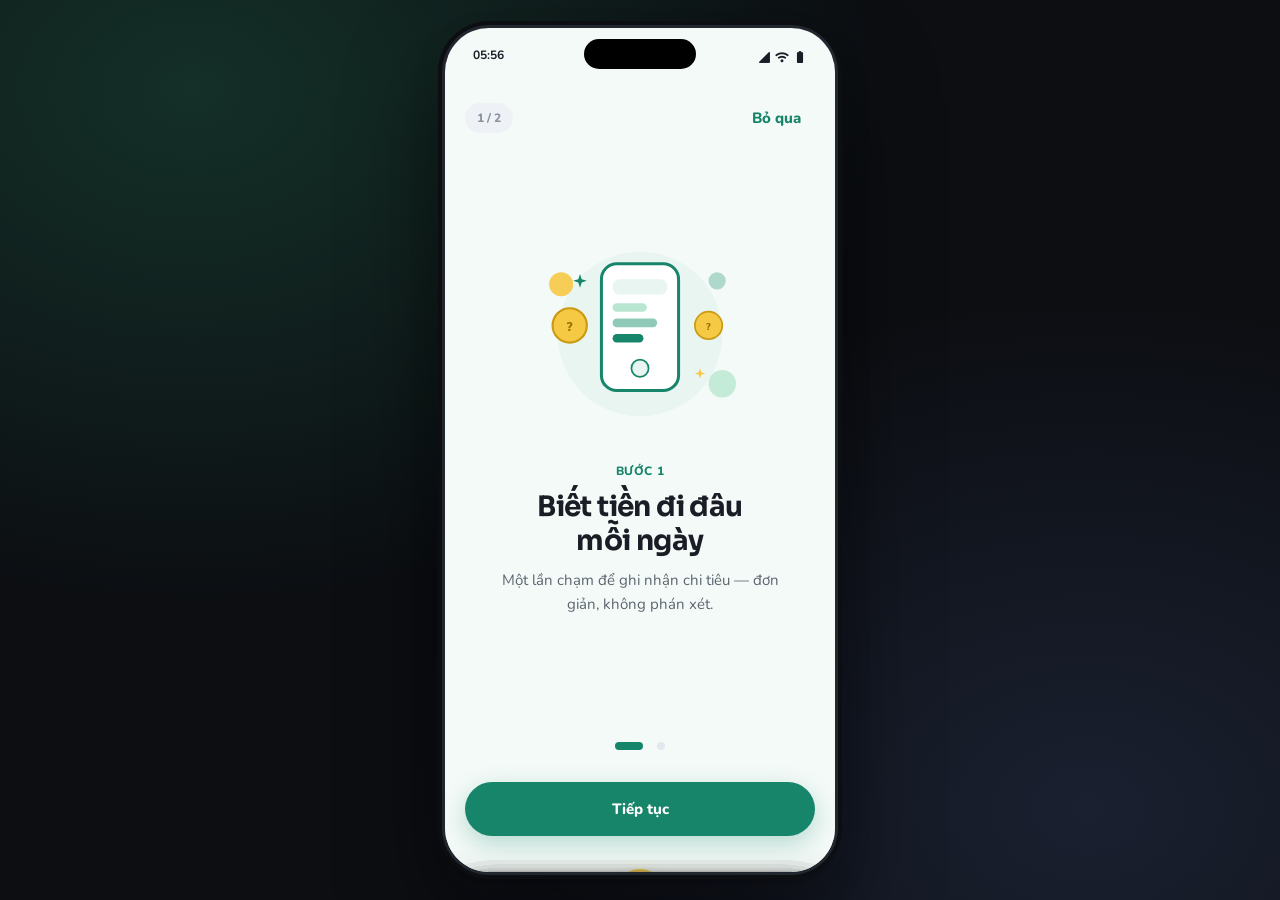
==== commit bdd38801: "test: explore Tiền đâu nè green and yellow brand colors Co-authored-by: Cursor <cursoragent@cursor.c" ====
--- a/Demo/index.html
+++ b/Demo/index.html
@@ -4,9 +4,9 @@
   <meta charset="UTF-8" />
   <meta http-equiv="Cache-Control" content="no-cache, no-store, must-revalidate" />
   <meta name="viewport" content="width=device-width, initial-scale=1.0, viewport-fit=cover" />
-  <meta name="theme-color" content="#00B67A" />
-  <meta name="description" content="Tiền Đây — Version C — Add Transaction" />
-  <title>Tiền Đây — Version C</title>
+  <meta name="theme-color" content="#16856A" />
+  <meta name="description" content="Tiền đâu nè — color exploration" />
+  <title>Tiền đâu nè</title>
   <link rel="icon" href="assets/icons/favicon.svg" type="image/svg+xml" />
   <link rel="preconnect" href="https://fonts.googleapis.com" />
   <link rel="preconnect" href="https://fonts.gstatic.com" crossorigin />
@@ -32,9 +32,9 @@
         <!-- SPLASH -->
         <section class="screen fullscreen active" id="screen-splash" data-screen="splash">
           <div class="splash-content">
-            <img class="splash-logo" src="assets/illustrations/logo.svg" alt="Tiền Đây" />
-            <div class="splash-name">Tiền Đây</div>
-            <div class="splash-tagline">Tiền của bạn, tâm an của bạn</div>
+            <img class="splash-logo" src="assets/illustrations/logo.svg" alt="Tiền đâu nè" />
+            <div class="splash-name">Tiền đâu nè</div>
+            <div class="splash-tagline">Ủa, tiền đâu nè?</div>
             <div class="splash-loader"></div>
           </div>
         </section>
@@ -81,7 +81,7 @@
               <img class="hero-illust" src="assets/illustrations/login.svg" alt="" />
               <div class="login-brand">
                 <img src="assets/illustrations/logo.svg" alt="" />
-                <span>Tiền Đây</span>
+                <span>Tiền đâu nè</span>
               </div>
               <h1 class="h1">Rất vui được gặp bạn</h1>
               <p class="caption">Bắt đầu ghi chép ngay — không cần thiết lập phức tạp</p>
--- a/Demo/style.css
+++ b/Demo/style.css
@@ -1,17 +1,17 @@
 /* ============================================================
-   Tiền Đây v3 — Competing with Monzo · Money Lover · YNAB · Wallet
-   Friendlier · Cleaner · More emotional · Easier
+   Tiền đâu nè — color exploration (green identity + yellow accent)
+   Layout / UX unchanged from v3 prototype
    ============================================================ */
 
 :root {
-  /* Brand — fresh mint green (Money Lover energy, Monzo clarity) */
-  --primary: #00B67A;
-  --primary-dark: #009963;
-  --primary-light: #7BD3C0;
-  --primary-container: #E6F8EF;
-  --primary-glow: rgba(0, 182, 122, 0.28);
-  --secondary: #7BD3C0;
-  --success: #00B67A;
+  /* Brand — calm premium green (identity) */
+  --primary: #16856A;
+  --primary-dark: #0F5F4F;
+  --primary-light: #5BAF96;
+  --primary-container: #E8F5F0;
+  --primary-glow: rgba(22, 133, 106, 0.28);
+  --secondary: #8FC9B8;
+  --success: #16856A;
   --warning: #FFB020;
   --warning-container: #FFF6E5;
   --warning-text: #C47E00;
@@ -21,10 +21,15 @@
   --income-container: #E0F7F5;
   --accent: #FF8A5B;
   --accent-soft: #FFF0EA;
-  --gold: #FFD166;
+  --gold: #F6C945;
+  --yellow: #F6C945;
+  --yellow-soft: #FFF5CC;
+  --yellow-text: #9A7400;
+  --yellow-glow: rgba(246, 201, 69, 0.38);
+  --text-on-yellow: #0F5F4F;
 
   /* Surfaces — soft & airy */
-  --bg: #F3F5F8;
+  --bg: #F4FAF7;
   --bg-elevated: #FFFFFF;
   --card: #FFFFFF;
   --surface: #FFFFFF;
@@ -43,7 +48,7 @@
   --shadow-sm: 0 1px 2px rgba(26, 29, 38, 0.04), 0 1px 3px rgba(26, 29, 38, 0.03);
   --shadow-md: 0 4px 16px rgba(26, 29, 38, 0.06), 0 1px 4px rgba(26, 29, 38, 0.04);
   --shadow-lg: 0 16px 40px rgba(26, 29, 38, 0.1), 0 4px 12px rgba(26, 29, 38, 0.05);
-  --shadow-fab: 0 10px 28px var(--primary-glow);
+  --shadow-fab: 0 8px 20px var(--yellow-glow);
   --border-subtle: 1px solid rgba(26, 29, 38, 0.05);
 
   /* Radius — friendlier, rounder */
@@ -85,13 +90,13 @@
 }
 
 [data-theme="dark"] {
-  --primary: #3DDBA0;
-  --primary-dark: #7BD3C0;
-  --primary-light: #A8E6D0;
-  --primary-container: #0F2E24;
-  --primary-glow: rgba(61, 219, 160, 0.3);
-  --secondary: #7BD3C0;
-  --success: #3DDBA0;
+  --primary: #3BB894;
+  --primary-dark: #7ED4B8;
+  --primary-light: #8FD4BE;
+  --primary-container: #12382E;
+  --primary-glow: rgba(59, 184, 148, 0.3);
+  --secondary: #5BAF96;
+  --success: #3BB894;
   --warning: #FFC857;
   --warning-container: #3A2E12;
   --expense: #FF8A8A;
@@ -100,6 +105,12 @@
   --income-container: #0D2E2C;
   --accent: #FF9B76;
   --accent-soft: #3A2218;
+  --gold: #FFD65A;
+  --yellow: #FFD65A;
+  --yellow-soft: #3A3214;
+  --yellow-text: #F6C945;
+  --yellow-glow: rgba(255, 214, 90, 0.4);
+  --text-on-yellow: #0F5F4F;
   --bg: #0E1116;
   --bg-elevated: #161A21;
   --card: #1A1F28;
@@ -114,7 +125,7 @@
   --shadow-sm: 0 1px 3px rgba(0, 0, 0, 0.35);
   --shadow-md: 0 6px 20px rgba(0, 0, 0, 0.4);
   --shadow-lg: 0 16px 40px rgba(0, 0, 0, 0.5);
-  --shadow-fab: 0 10px 28px rgba(61, 219, 160, 0.35);
+  --shadow-fab: 0 8px 20px rgba(255, 214, 90, 0.32);
   --border-subtle: 1px solid rgba(255, 255, 255, 0.06);
 }
 
@@ -343,7 +354,7 @@
 
 /* ---------- Splash ---------- */
 #screen-splash {
-  background: linear-gradient(165deg, #00B67A 0%, #009963 55%, #007A52 100%);
+  background: linear-gradient(165deg, var(--primary) 0%, var(--primary-dark) 55%, #0C4D40 100%);
   align-items: center; justify-content: center;
 }
 #screen-splash .splash-content {
@@ -357,7 +368,7 @@
 }
 .splash-name {
   font-family: var(--font-display);
-  font-size: 38px; font-weight: 800; color: #fff; letter-spacing: -1.2px;
+  font-size: 32px; font-weight: 800; color: #fff; letter-spacing: -1px;
 }
 .splash-tagline { font-size: 15px; color: rgba(255, 255, 255, 0.88); font-weight: 600; }
 .splash-loader {
@@ -535,8 +546,8 @@
   width: 56px;
   height: 56px;
   border-radius: 50%;
-  background: var(--primary);
-  color: var(--text-on-primary);
+  background: var(--yellow);
+  color: var(--text-on-yellow);
   box-shadow: var(--shadow-fab);
   display: flex;
   align-items: center;
@@ -548,17 +559,17 @@
 }
 .nav-fab:hover { transform: translateY(-14px) scale(1.06); }
 .nav-fab:active { transform: translateY(-14px) scale(0.94); }
-.nav-fab .ms { font-size: 28px; color: #fff; font-variation-settings: 'FILL' 1, 'wght' 500, 'GRAD' 0, 'opsz' 24; }
+.nav-fab .ms { font-size: 28px; color: var(--text-on-yellow); font-variation-settings: 'FILL' 1, 'wght' 500, 'GRAD' 0, 'opsz' 24; }
 @keyframes fab-pulse {
   0%, 100% { box-shadow: var(--shadow-fab); }
-  50% { box-shadow: 0 10px 32px var(--primary-glow), 0 0 0 10px rgba(0, 182, 122, 0.12); }
+  50% { box-shadow: 0 8px 24px var(--yellow-glow), 0 0 0 8px rgba(246, 201, 69, 0.16); }
 }
 .nav-fab.pulse { animation: fab-pulse 1.5s var(--ease) 2; }
 
 /* ---------- Home ---------- */
 .home-header {
   padding: var(--space-lg) var(--space-xl) 28px;
-  background: linear-gradient(160deg, #00B67A 0%, #009963 70%, #00855A 100%);
+  background: linear-gradient(160deg, var(--primary) 0%, var(--primary-dark) 70%, #0C4D40 100%);
   border-radius: 0 0 36px 36px;
   color: #fff; position: relative; overflow: hidden;
 }
@@ -818,7 +829,7 @@
 /* ---------- Budget ---------- */
 .budget-summary {
   margin: 0 var(--space-xl) var(--space-lg);
-  background: linear-gradient(140deg, #00B67A 0%, #009963 100%);
+  background: linear-gradient(140deg, var(--primary) 0%, var(--primary-dark) 100%);
   border-radius: var(--radius-lg); padding: 22px; color: #fff;
   position: relative; overflow: hidden;
   box-shadow: 0 12px 32px var(--primary-glow);
@@ -952,7 +963,7 @@
 /* ---------- Statistics ---------- */
 .stats-insight {
   margin: 0 var(--space-xl) var(--space-lg);
-  background: linear-gradient(140deg, #00B67A, #009963);
+  background: linear-gradient(140deg, var(--primary), var(--primary-dark));
   border-radius: var(--radius-lg); padding: 20px 22px; color: #fff;
   position: relative; overflow: hidden;
   box-shadow: 0 12px 32px var(--primary-glow);
@@ -1075,7 +1086,7 @@
   display: flex; align-items: center; justify-content: center;
   font-size: 12px; font-weight: 800; color: var(--text-secondary); flex-shrink: 0;
 }
-.rank.gold { background: #FFF3E0; color: #F57C00; }
+.rank.gold { background: var(--yellow-soft); color: var(--yellow-text); }
 .rank.silver { background: #ECEFF1; color: #546E7A; }
 .rank.bronze { background: #FBE9E7; color: #D84315; }
 
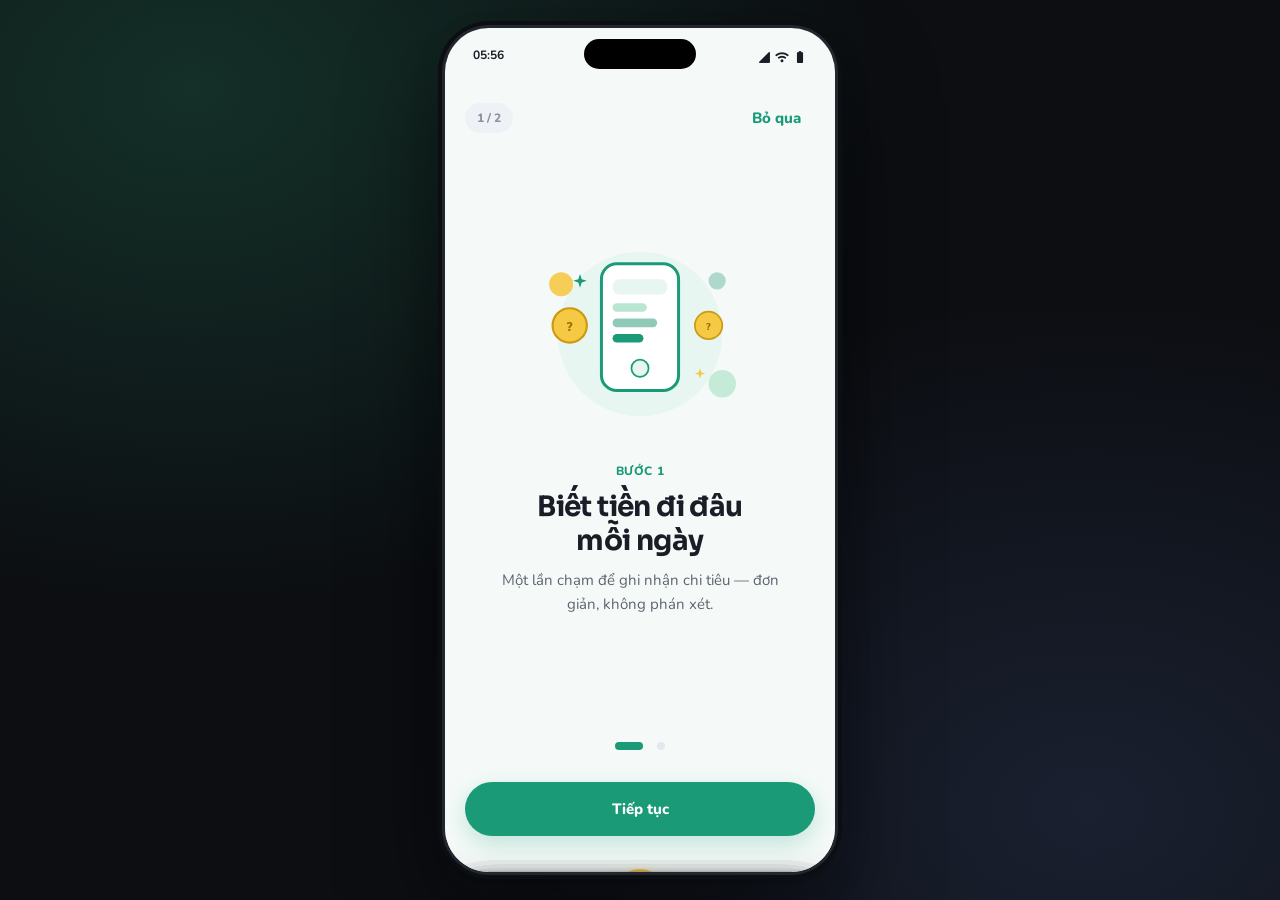
==== commit 714a7ebb: "test: lighten Tiền đâu nè fresh green palette Co-authored-by: Cursor <cursoragent@cursor.com>" ====
--- a/Demo/index.html
+++ b/Demo/index.html
@@ -4,7 +4,7 @@
   <meta charset="UTF-8" />
   <meta http-equiv="Cache-Control" content="no-cache, no-store, must-revalidate" />
   <meta name="viewport" content="width=device-width, initial-scale=1.0, viewport-fit=cover" />
-  <meta name="theme-color" content="#16856A" />
+  <meta name="theme-color" content="#1B9A78" />
   <meta name="description" content="Tiền đâu nè — color exploration" />
   <title>Tiền đâu nè</title>
   <link rel="icon" href="assets/icons/favicon.svg" type="image/svg+xml" />
--- a/Demo/style.css
+++ b/Demo/style.css
@@ -1,17 +1,16 @@
 /* ============================================================
-   Tiền đâu nè — color exploration (green identity + yellow accent)
-   Layout / UX unchanged from v3 prototype
+   Tiền đâu nè — fresh green + yellow accent (color only)
    ============================================================ */
 
 :root {
-  /* Brand — calm premium green (identity) */
-  --primary: #16856A;
-  --primary-dark: #0F5F4F;
-  --primary-light: #5BAF96;
-  --primary-container: #E8F5F0;
-  --primary-glow: rgba(22, 133, 106, 0.28);
-  --secondary: #8FC9B8;
-  --success: #16856A;
+  /* Brand — fresh, friendly green */
+  --primary: #1B9A78;
+  --primary-dark: #126B56;
+  --primary-light: #4EC4A8;
+  --primary-container: #E8F6F1;
+  --primary-glow: rgba(27, 154, 120, 0.24);
+  --secondary: #8FD4BC;
+  --success: #1B9A78;
   --warning: #FFB020;
   --warning-container: #FFF6E5;
   --warning-text: #C47E00;
@@ -26,10 +25,10 @@
   --yellow-soft: #FFF5CC;
   --yellow-text: #9A7400;
   --yellow-glow: rgba(246, 201, 69, 0.38);
-  --text-on-yellow: #0F5F4F;
-
-  /* Surfaces — soft & airy */
-  --bg: #F4FAF7;
+  --text-on-yellow: #126B56;
+
+  /* Surfaces — clean & airy */
+  --bg: #F5FAF8;
   --bg-elevated: #FFFFFF;
   --card: #FFFFFF;
   --surface: #FFFFFF;
@@ -90,13 +89,13 @@
 }
 
 [data-theme="dark"] {
-  --primary: #3BB894;
+  --primary: #4EC4A8;
   --primary-dark: #7ED4B8;
-  --primary-light: #8FD4BE;
-  --primary-container: #12382E;
-  --primary-glow: rgba(59, 184, 148, 0.3);
+  --primary-light: #6DD4B5;
+  --primary-container: #163D32;
+  --primary-glow: rgba(78, 196, 168, 0.28);
   --secondary: #5BAF96;
-  --success: #3BB894;
+  --success: #4EC4A8;
   --warning: #FFC857;
   --warning-container: #3A2E12;
   --expense: #FF8A8A;
@@ -110,7 +109,7 @@
   --yellow-soft: #3A3214;
   --yellow-text: #F6C945;
   --yellow-glow: rgba(255, 214, 90, 0.4);
-  --text-on-yellow: #0F5F4F;
+  --text-on-yellow: #126B56;
   --bg: #0E1116;
   --bg-elevated: #161A21;
   --card: #1A1F28;
@@ -354,7 +353,7 @@
 
 /* ---------- Splash ---------- */
 #screen-splash {
-  background: linear-gradient(165deg, var(--primary) 0%, var(--primary-dark) 55%, #0C4D40 100%);
+  background: linear-gradient(165deg, var(--primary) 0%, var(--primary-light) 100%);
   align-items: center; justify-content: center;
 }
 #screen-splash .splash-content {
@@ -569,7 +568,7 @@
 /* ---------- Home ---------- */
 .home-header {
   padding: var(--space-lg) var(--space-xl) 28px;
-  background: linear-gradient(160deg, var(--primary) 0%, var(--primary-dark) 70%, #0C4D40 100%);
+  background: linear-gradient(165deg, var(--primary) 0%, #2AB88E 55%, var(--primary-light) 100%);
   border-radius: 0 0 36px 36px;
   color: #fff; position: relative; overflow: hidden;
 }
@@ -829,7 +828,7 @@
 /* ---------- Budget ---------- */
 .budget-summary {
   margin: 0 var(--space-xl) var(--space-lg);
-  background: linear-gradient(140deg, var(--primary) 0%, var(--primary-dark) 100%);
+  background: linear-gradient(140deg, var(--primary) 0%, var(--primary-light) 100%);
   border-radius: var(--radius-lg); padding: 22px; color: #fff;
   position: relative; overflow: hidden;
   box-shadow: 0 12px 32px var(--primary-glow);
@@ -963,7 +962,7 @@
 /* ---------- Statistics ---------- */
 .stats-insight {
   margin: 0 var(--space-xl) var(--space-lg);
-  background: linear-gradient(140deg, var(--primary), var(--primary-dark));
+  background: linear-gradient(140deg, var(--primary), var(--primary-light));
   border-radius: var(--radius-lg); padding: 20px 22px; color: #fff;
   position: relative; overflow: hidden;
   box-shadow: 0 12px 32px var(--primary-glow);
@@ -1102,7 +1101,7 @@
 .profile-card:hover { box-shadow: var(--shadow-md); transform: translateY(-2px); }
 .profile-avatar {
   width: 64px; height: 64px; border-radius: 50%;
-  background: linear-gradient(135deg, var(--primary), var(--primary-dark));
+  background: linear-gradient(135deg, var(--primary), var(--primary-light));
   display: flex; align-items: center; justify-content: center;
   color: #fff; font-family: var(--font-display); font-size: 22px; font-weight: 800;
   flex-shrink: 0; box-shadow: 0 6px 16px var(--primary-glow);
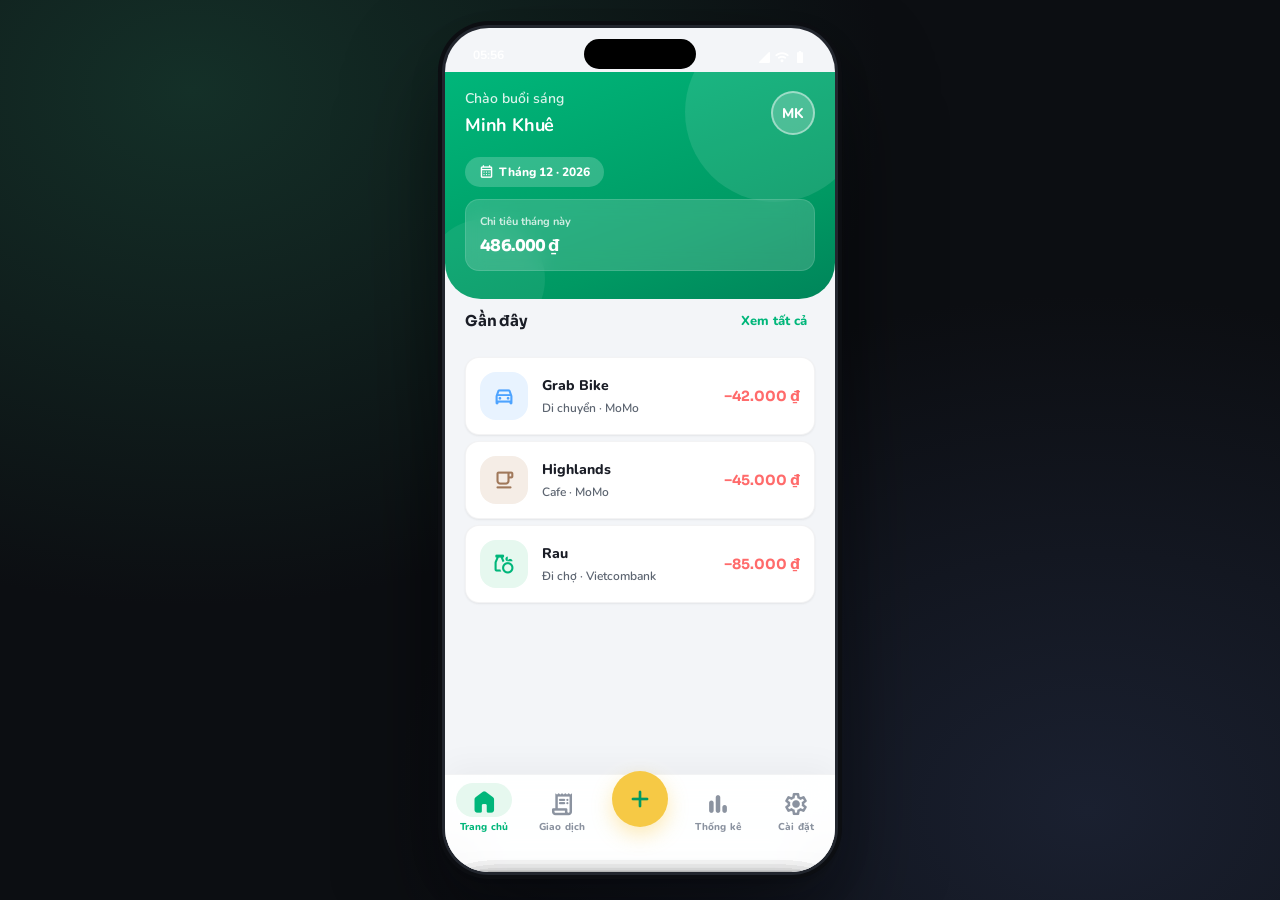
==== commit a89f7e0a: "feat: restore V2 green brand colors and minimal splash screen Keep the bright emerald palette as pri" ====
--- a/Demo/index.html
+++ b/Demo/index.html
@@ -4,10 +4,10 @@
   <meta charset="UTF-8" />
   <meta http-equiv="Cache-Control" content="no-cache, no-store, must-revalidate" />
   <meta name="viewport" content="width=device-width, initial-scale=1.0, viewport-fit=cover" />
-  <meta name="theme-color" content="#1B9A78" />
+  <meta name="theme-color" content="#00B67A" />
   <meta name="description" content="Tiền đâu nè — color exploration" />
   <title>Tiền đâu nè</title>
-  <link rel="icon" href="assets/icons/favicon.svg" type="image/svg+xml" />
+  <link rel="icon" href="assets/icons/app-icon.png" type="image/png" />
   <link rel="preconnect" href="https://fonts.googleapis.com" />
   <link rel="preconnect" href="https://fonts.gstatic.com" crossorigin />
   <link href="https://fonts.googleapis.com/css2?family=Nunito:wght@500;600;700;800&family=Sora:wght@500;600;700;800&display=swap" rel="stylesheet" />
@@ -32,10 +32,14 @@
         <!-- SPLASH -->
         <section class="screen fullscreen active" id="screen-splash" data-screen="splash">
           <div class="splash-content">
-            <img class="splash-logo" src="assets/illustrations/logo.svg" alt="Tiền đâu nè" />
-            <div class="splash-name">Tiền đâu nè</div>
-            <div class="splash-tagline">Ủa, tiền đâu nè?</div>
-            <div class="splash-loader"></div>
+            <img
+              class="splash-logo"
+              src="assets/icons/app-icon.png"
+              alt=""
+              width="1024"
+              height="1024"
+              decoding="async"
+            />
           </div>
         </section>
 
--- a/Demo/style.css
+++ b/Demo/style.css
@@ -1,16 +1,16 @@
 /* ============================================================
-   Tiền đâu nè — fresh green + yellow accent (color only)
+   Tiền đâu nè — V2 fresh green + yellow accent (color only)
    ============================================================ */
 
 :root {
-  /* Brand — fresh, friendly green */
-  --primary: #1B9A78;
-  --primary-dark: #126B56;
-  --primary-light: #4EC4A8;
-  --primary-container: #E8F6F1;
-  --primary-glow: rgba(27, 154, 120, 0.24);
-  --secondary: #8FD4BC;
-  --success: #1B9A78;
+  /* Brand — V2 bright emerald (baseline, do not darken) */
+  --primary: #00B67A;
+  --primary-dark: #009963;
+  --primary-light: #7BD3C0;
+  --primary-container: #E6F8EF;
+  --primary-glow: rgba(0, 182, 122, 0.28);
+  --secondary: #7BD3C0;
+  --success: #00B67A;
   --warning: #FFB020;
   --warning-container: #FFF6E5;
   --warning-text: #C47E00;
@@ -25,10 +25,10 @@
   --yellow-soft: #FFF5CC;
   --yellow-text: #9A7400;
   --yellow-glow: rgba(246, 201, 69, 0.38);
-  --text-on-yellow: #126B56;
-
-  /* Surfaces — clean & airy */
-  --bg: #F5FAF8;
+  --text-on-yellow: var(--primary-dark);
+
+  /* Surfaces — soft & airy (V2) */
+  --bg: #F3F5F8;
   --bg-elevated: #FFFFFF;
   --card: #FFFFFF;
   --surface: #FFFFFF;
@@ -89,13 +89,13 @@
 }
 
 [data-theme="dark"] {
-  --primary: #4EC4A8;
-  --primary-dark: #7ED4B8;
-  --primary-light: #6DD4B5;
-  --primary-container: #163D32;
-  --primary-glow: rgba(78, 196, 168, 0.28);
-  --secondary: #5BAF96;
-  --success: #4EC4A8;
+  --primary: #3DDBA0;
+  --primary-dark: #7BD3C0;
+  --primary-light: #A8E6D0;
+  --primary-container: #0F2E24;
+  --primary-glow: rgba(61, 219, 160, 0.3);
+  --secondary: #7BD3C0;
+  --success: #3DDBA0;
   --warning: #FFC857;
   --warning-container: #3A2E12;
   --expense: #FF8A8A;
@@ -109,7 +109,7 @@
   --yellow-soft: #3A3214;
   --yellow-text: #F6C945;
   --yellow-glow: rgba(255, 214, 90, 0.4);
-  --text-on-yellow: #126B56;
+  --text-on-yellow: var(--primary-dark);
   --bg: #0E1116;
   --bg-elevated: #161A21;
   --card: #1A1F28;
@@ -353,43 +353,29 @@
 
 /* ---------- Splash ---------- */
 #screen-splash {
-  background: linear-gradient(165deg, var(--primary) 0%, var(--primary-light) 100%);
-  align-items: center; justify-content: center;
+  background: #00B67A;
+  align-items: center;
+  justify-content: center;
+  padding:
+    max(24px, env(safe-area-inset-top, 0px))
+    max(24px, env(safe-area-inset-right, 0px))
+    max(24px, env(safe-area-inset-bottom, 0px))
+    max(24px, env(safe-area-inset-left, 0px));
 }
 #screen-splash .splash-content {
-  display: flex; flex-direction: column; align-items: center; gap: 16px;
-  animation: splash-enter 900ms var(--ease-out) both;
+  display: flex;
+  align-items: center;
+  justify-content: center;
+  width: 100%;
+  max-width: 220px;
 }
 .splash-logo {
-  width: 108px; height: 108px;
-  animation: logo-float 2.8s var(--ease) infinite alternate;
-  filter: drop-shadow(0 12px 28px rgba(0, 0, 0, 0.18));
-}
-.splash-name {
-  font-family: var(--font-display);
-  font-size: 32px; font-weight: 800; color: #fff; letter-spacing: -1px;
-}
-.splash-tagline { font-size: 15px; color: rgba(255, 255, 255, 0.88); font-weight: 600; }
-.splash-loader {
-  width: 48px; height: 4px; background: rgba(255, 255, 255, 0.25);
-  border-radius: 4px; margin-top: 36px; overflow: hidden;
-}
-.splash-loader::after {
-  content: ''; display: block; height: 100%; width: 40%;
-  background: #fff; border-radius: 4px;
-  animation: loader-slide 1.1s var(--ease) infinite;
-}
-@keyframes splash-enter {
-  from { opacity: 0; transform: translateY(24px) scale(0.94); }
-  to { opacity: 1; transform: translateY(0) scale(1); }
-}
-@keyframes logo-float {
-  from { transform: translateY(0) rotate(-2deg); }
-  to { transform: translateY(-10px) rotate(2deg); }
-}
-@keyframes loader-slide {
-  0% { transform: translateX(-100%); }
-  100% { transform: translateX(300%); }
+  display: block;
+  width: min(168px, 42vw);
+  height: auto;
+  aspect-ratio: 1 / 1;
+  object-fit: contain;
+  object-position: center;
 }
 
 /* ---------- Onboarding ---------- */
@@ -568,7 +554,7 @@
 /* ---------- Home ---------- */
 .home-header {
   padding: var(--space-lg) var(--space-xl) 28px;
-  background: linear-gradient(165deg, var(--primary) 0%, #2AB88E 55%, var(--primary-light) 100%);
+  background: linear-gradient(160deg, #00B67A 0%, #009963 70%, #00855A 100%);
   border-radius: 0 0 36px 36px;
   color: #fff; position: relative; overflow: hidden;
 }
@@ -828,7 +814,7 @@
 /* ---------- Budget ---------- */
 .budget-summary {
   margin: 0 var(--space-xl) var(--space-lg);
-  background: linear-gradient(140deg, var(--primary) 0%, var(--primary-light) 100%);
+  background: linear-gradient(140deg, #00B67A 0%, #009963 100%);
   border-radius: var(--radius-lg); padding: 22px; color: #fff;
   position: relative; overflow: hidden;
   box-shadow: 0 12px 32px var(--primary-glow);
@@ -962,7 +948,7 @@
 /* ---------- Statistics ---------- */
 .stats-insight {
   margin: 0 var(--space-xl) var(--space-lg);
-  background: linear-gradient(140deg, var(--primary), var(--primary-light));
+  background: linear-gradient(140deg, #00B67A, #009963);
   border-radius: var(--radius-lg); padding: 20px 22px; color: #fff;
   position: relative; overflow: hidden;
   box-shadow: 0 12px 32px var(--primary-glow);
@@ -1101,7 +1087,7 @@
 .profile-card:hover { box-shadow: var(--shadow-md); transform: translateY(-2px); }
 .profile-avatar {
   width: 64px; height: 64px; border-radius: 50%;
-  background: linear-gradient(135deg, var(--primary), var(--primary-light));
+  background: linear-gradient(135deg, var(--primary), var(--primary-dark));
   display: flex; align-items: center; justify-content: center;
   color: #fff; font-family: var(--font-display); font-size: 22px; font-weight: 800;
   flex-shrink: 0; box-shadow: 0 6px 16px var(--primary-glow);
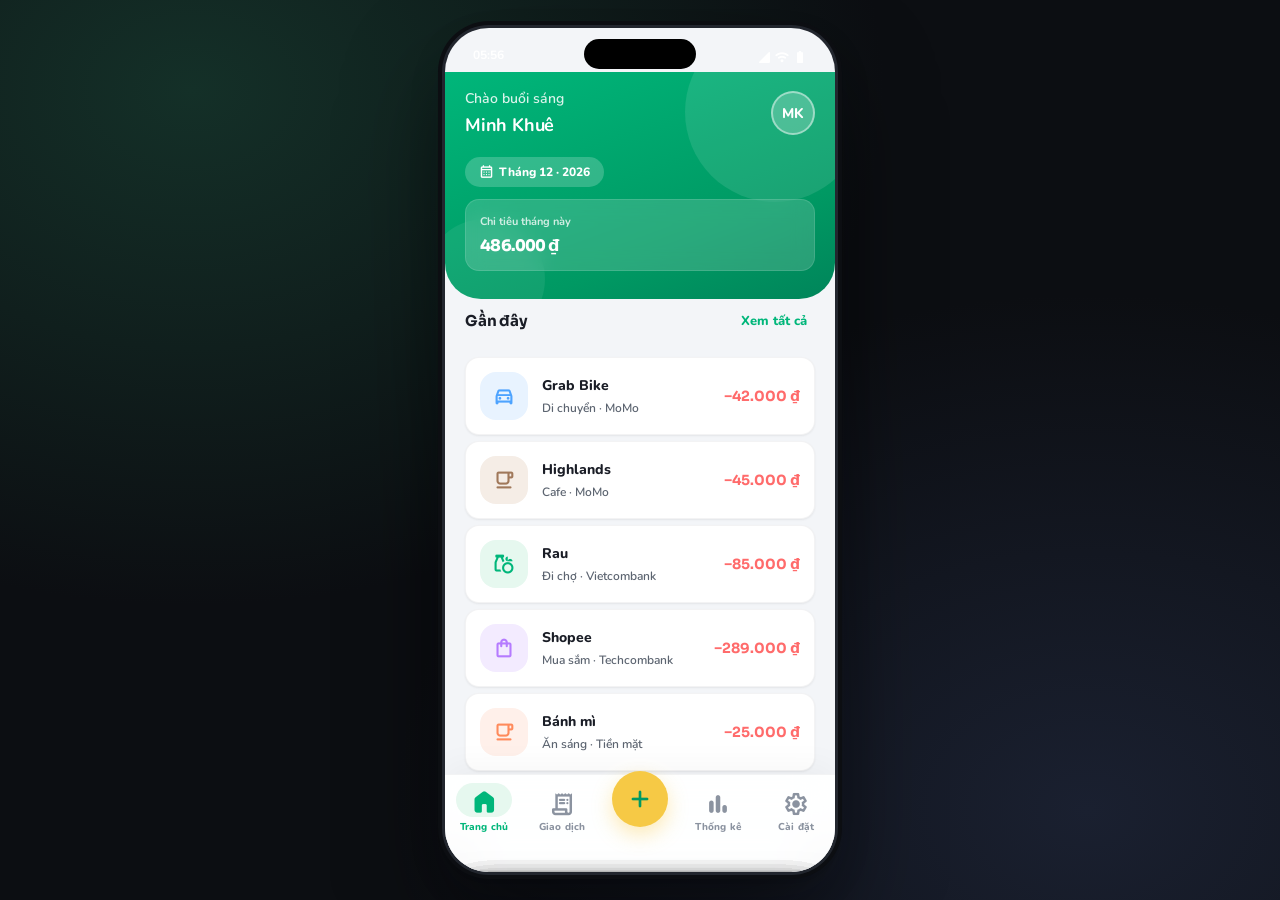
==== commit 7d8bef6e: "fix: remove type filter chips from Giao dịch Keep category and date filters. Drop Tất cả/Chi tiêu ty" ====
--- a/Demo/index.html
+++ b/Demo/index.html
@@ -7,7 +7,7 @@
   <meta name="theme-color" content="#00B67A" />
   <meta name="description" content="Tiền đâu nè — color exploration" />
   <title>Tiền đâu nè</title>
-  <link rel="icon" href="assets/icons/app-icon.png" type="image/png" />
+  <link rel="icon" href="assets/icons/app-icon.png?v=refined-1" type="image/png" />
   <link rel="preconnect" href="https://fonts.googleapis.com" />
   <link rel="preconnect" href="https://fonts.gstatic.com" crossorigin />
   <link href="https://fonts.googleapis.com/css2?family=Nunito:wght@500;600;700;800&family=Sora:wght@500;600;700;800&display=swap" rel="stylesheet" />
@@ -34,7 +34,7 @@
           <div class="splash-content">
             <img
               class="splash-logo"
-              src="assets/icons/app-icon.png"
+              src="assets/icons/app-icon.png?v=refined-1"
               alt=""
               width="1024"
               height="1024"
@@ -150,10 +150,6 @@
                 <div class="label">Chi tiêu</div>
                 <div class="val" id="tx-sum-expense">−0</div>
               </div>
-            </div>
-            <div class="chips" id="tx-type-chips" role="tablist" aria-label="Loại giao dịch">
-              <button class="chip active" data-type-filter="all" role="tab" aria-selected="true">Tất cả</button>
-              <button class="chip" data-type-filter="expense" role="tab">Chi tiêu</button>
             </div>
             <div class="chips" id="tx-cat-chips" role="tablist" aria-label="Danh mục"></div>
             <div class="chips" id="tx-date-chips" role="tablist" aria-label="Thời gian">
--- a/Demo/style.css
+++ b/Demo/style.css
@@ -1670,8 +1670,7 @@
   outline: none;
 }
 #screen-statistics .compare-card.income,
-#screen-transactions .tx-summary-card.income,
-#tx-type-chips [data-type-filter="income"] {
+#screen-transactions .tx-summary-card.income {
   display: none !important;
 }
 .add-sheet-v3 .quick-amounts {
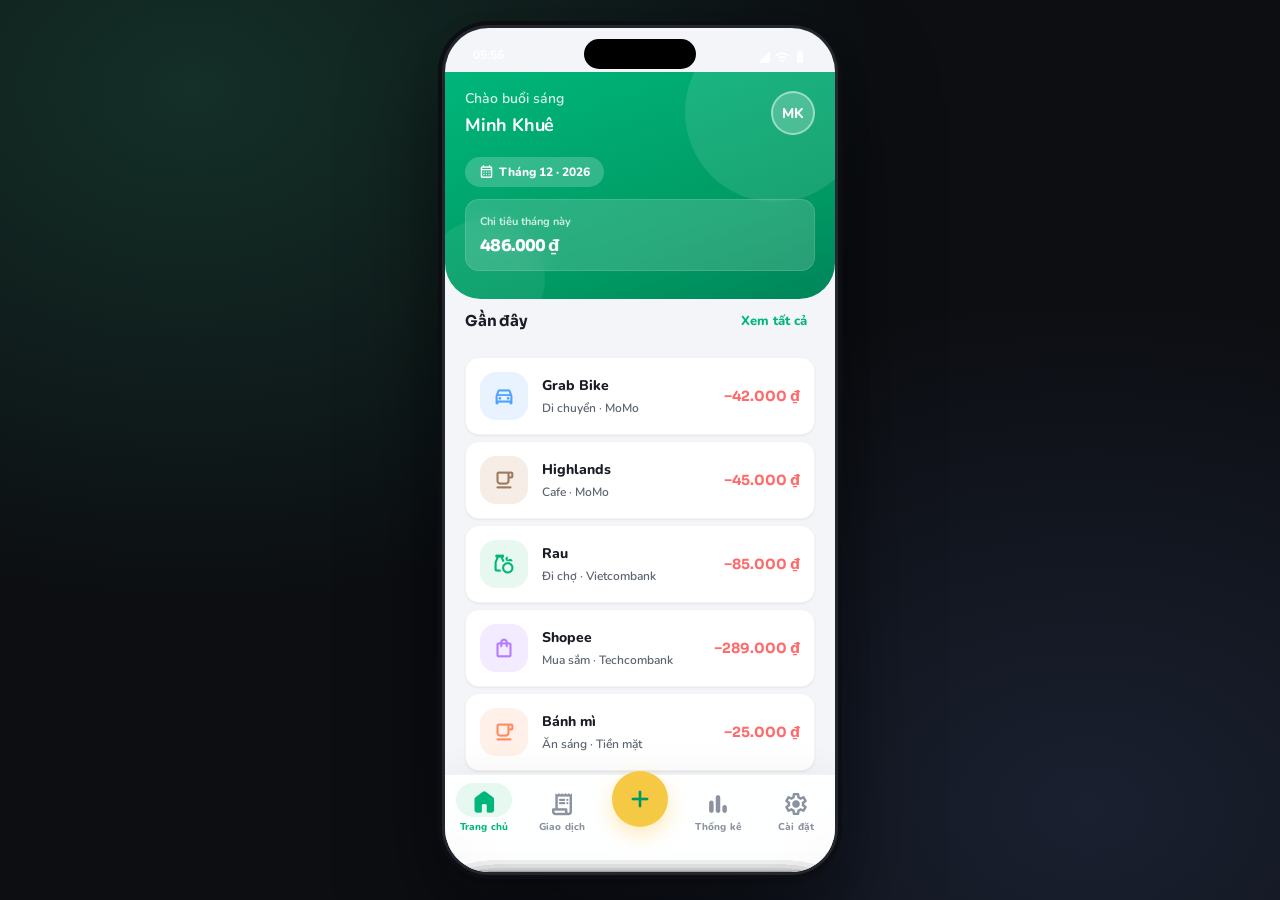
==== commit af5035cd: "feat: add upcoming-payments prototype and reorderable manage lists Keep Finance upcoming items as in" ====
--- a/Demo/index.html
+++ b/Demo/index.html
@@ -210,6 +210,13 @@
             </div>
             <section class="section">
               <div class="section-header">
+                <span class="section-title">Khoản sắp trả</span>
+                <button class="link-btn" id="btn-manage-upcoming" type="button">Quản lý →</button>
+              </div>
+              <div class="upcoming-card" id="upcoming-list"></div>
+            </section>
+            <section class="section">
+              <div class="section-header">
                 <span class="section-title">Mục tiêu tiết kiệm</span>
                 <button class="link-btn" id="btn-create-goal">+ Tạo mới</button>
               </div>
@@ -652,6 +659,69 @@
         </div>
       </div>
 
+      <!-- Upcoming payments (prototype demo, in-memory) -->
+      <div class="bottom-sheet" id="upcoming-all-sheet" role="dialog" aria-modal="true">
+        <div class="sheet-handle"></div>
+        <div class="sheet-header">
+          <h3 class="h3">Khoản sắp trả</h3>
+          <button class="btn-icon" id="btn-close-upcoming-all" aria-label="Đóng"><span class="ms">close</span></button>
+        </div>
+        <div class="sheet-body" id="upcoming-all-body"></div>
+      </div>
+
+      <div class="bottom-sheet" id="upcoming-detail-sheet" role="dialog" aria-modal="true">
+        <div class="sheet-handle"></div>
+        <div class="sheet-header">
+          <h3 class="h3" id="upcoming-detail-title">Khoản sắp trả</h3>
+          <button class="btn-icon" id="btn-close-upcoming-detail" aria-label="Đóng"><span class="ms">close</span></button>
+        </div>
+        <div class="sheet-body" id="upcoming-detail-body"></div>
+        <div class="sheet-footer">
+          <button class="btn btn-primary btn-block" id="btn-upcoming-mark-paid">Đánh dấu đã trả</button>
+        </div>
+      </div>
+
+      <div class="bottom-sheet nested-sheet" id="upcoming-manage-sheet" role="dialog" aria-modal="true">
+        <div class="sheet-handle"></div>
+        <div class="sheet-header">
+          <h3 class="h3">Quản lý khoản sắp trả</h3>
+          <button class="btn-icon" id="btn-close-upcoming-manage" aria-label="Đóng"><span class="ms">close</span></button>
+        </div>
+        <div class="sheet-body">
+          <div id="upcoming-manage-list"></div>
+          <button type="button" class="btn btn-outline btn-block mt-lg" id="btn-add-upcoming">＋ Thêm khoản mới</button>
+        </div>
+      </div>
+
+      <div class="bottom-sheet nested-sheet" id="upcoming-edit-sheet" role="dialog" aria-modal="true">
+        <div class="sheet-handle"></div>
+        <div class="sheet-header">
+          <h3 class="h3" id="upcoming-edit-title">Tạo khoản sắp trả</h3>
+          <button class="btn-icon" id="btn-close-upcoming-edit" aria-label="Đóng"><span class="ms">close</span></button>
+        </div>
+        <div class="sheet-body">
+          <div class="form-group">
+            <label class="form-label" for="input-upcoming-name">Tên khoản</label>
+            <input class="form-input" type="text" id="input-upcoming-name" placeholder="VD: Thẻ tín dụng" />
+          </div>
+          <div class="form-group">
+            <label class="form-label" for="input-upcoming-amount">Số tiền (₫)</label>
+            <div class="amount-input-wrap">
+              <span class="currency">₫</span>
+              <input class="form-input" type="text" id="input-upcoming-amount" inputmode="numeric" placeholder="0" />
+            </div>
+          </div>
+          <div class="form-group">
+            <label class="form-label" for="input-upcoming-due">Hạn</label>
+            <input class="form-input" type="text" id="input-upcoming-due" placeholder="VD: 25/08" />
+          </div>
+        </div>
+        <div class="sheet-footer sheet-footer-row">
+          <button class="btn btn-outline flex-1 hidden" id="btn-delete-upcoming">Xóa</button>
+          <button class="btn btn-primary flex-1" id="btn-save-upcoming">Lưu</button>
+        </div>
+      </div>
+
       <div class="toast" id="toast" role="status" aria-live="polite" aria-atomic="true"></div>
 
       <div class="dialog-overlay" id="dialog-overlay">
--- a/Demo/style.css
+++ b/Demo/style.css
@@ -1009,9 +1009,9 @@
 .chart-card .title {
   font-family: var(--font-display); font-weight: 700; font-size: 15px; margin-bottom: 18px;
 }
-.pie-wrap { display: flex; align-items: flex-start; gap: 18px; }
+.pie-wrap { display: flex; flex-direction: column; align-items: center; gap: 16px; }
 .pie-chart {
-  width: 148px; height: 148px; flex-shrink: 0; border-radius: 50%; position: relative;
+  width: min(176px, 70vw); height: min(176px, 70vw); flex-shrink: 0; border-radius: 50%; position: relative;
   box-shadow: 0 8px 24px rgba(0, 182, 122, 0.15);
 }
 .pie-center {
@@ -1021,12 +1021,23 @@
 }
 .pie-center .amount { font-size: 15px; }
 .pie-center .tiny { font-size: 10px; }
-.pie-legend { flex: 1; display: flex; flex-direction: column; gap: 10px; }
-.legend-item { display: flex; align-items: center; gap: 8px; font-size: 12px; }
-.legend-dot { width: 10px; height: 10px; border-radius: 4px; flex-shrink: 0; }
-.legend-item .name { flex: 1; color: var(--text-secondary); font-weight: 700; }
-.legend-item .amt { font-size: 10px; color: var(--text-tertiary); display: block; font-weight: 600; }
-.legend-item .val { font-weight: 800; font-variant-numeric: tabular-nums; }
+.pie-legend {
+  width: 100%;
+  display: grid;
+  grid-template-columns: 1fr 1fr;
+  gap: 12px 14px;
+}
+.legend-item { display: flex; align-items: flex-start; gap: 8px; font-size: 13px; min-width: 0; }
+.legend-dot { width: 10px; height: 10px; border-radius: 4px; flex-shrink: 0; margin-top: 5px; }
+.legend-copy { flex: 1; min-width: 0; }
+.legend-head { display: flex; align-items: baseline; gap: 6px; }
+.legend-item .name {
+  flex: 1; min-width: 0; color: var(--text);
+  font-weight: 700;
+  white-space: nowrap; overflow: hidden; text-overflow: ellipsis;
+}
+.legend-item .amt { font-size: 11px; color: var(--text-tertiary); display: block; font-weight: 600; }
+.pie-legend .caption { grid-column: 1 / -1; }
 
 .bar-chart {
   display: flex; align-items: flex-end; justify-content: space-between;
@@ -1586,6 +1597,70 @@
 .finance-salary-card .label { font-size: 13px; color: var(--text-secondary); font-weight: 600; }
 .finance-salary-card .big { margin-top: 6px; font-size: 22px; font-weight: 800; color: var(--income); }
 .finance-note { margin-top: 12px; opacity: 0.85; line-height: 1.45; }
+
+.upcoming-card {
+  background: var(--card);
+  border-radius: var(--radius-lg);
+  box-shadow: var(--shadow-sm);
+  overflow: hidden;
+}
+.upcoming-row {
+  display: flex;
+  align-items: center;
+  gap: 12px;
+  padding: 14px 16px;
+  cursor: pointer;
+  min-width: 0;
+}
+.upcoming-row + .upcoming-row,
+.upcoming-see-all {
+  border-top: 1px solid var(--divider);
+}
+.upcoming-icon {
+  width: 40px; height: 40px; border-radius: 12px; flex-shrink: 0;
+  background: var(--surface-variant);
+  display: flex; align-items: center; justify-content: center;
+  color: var(--text-secondary);
+}
+.upcoming-icon .ms { font-size: 22px; }
+.upcoming-info { flex: 1; min-width: 0; }
+.upcoming-info .title {
+  font-weight: 700; font-size: 15px;
+  white-space: nowrap; overflow: hidden; text-overflow: ellipsis;
+}
+.upcoming-info .meta {
+  font-size: 12px; font-weight: 600; color: var(--text-secondary); margin-top: 2px;
+}
+.upcoming-info .meta.paid { color: var(--income); }
+.upcoming-amount {
+  font-family: var(--font-display); font-weight: 700; font-size: 15px;
+  white-space: nowrap; margin-left: 8px;
+}
+.upcoming-empty {
+  padding: 18px 16px;
+  font-size: 14px; font-weight: 600; color: var(--text-secondary);
+}
+.upcoming-see-all {
+  padding: 14px 16px;
+  text-align: right;
+  font-size: 13px; font-weight: 800; color: var(--primary);
+  cursor: pointer;
+  min-height: 44px;
+}
+.upcoming-summary { display: flex; align-items: baseline; gap: 12px; margin-top: 10px; }
+.upcoming-summary .label { flex: 1; font-weight: 600; font-size: 14px; color: var(--text-secondary); }
+.upcoming-summary .val { font-family: var(--font-display); font-weight: 700; font-size: 16px; }
+.upcoming-summary.emphasize .label { font-size: 15px; }
+.upcoming-summary.emphasize .val { font-size: 18px; }
+.upcoming-hint { margin-top: 6px; font-size: 12px; font-weight: 600; color: var(--text-tertiary); }
+.upcoming-detail-amount {
+  font-family: var(--font-display); font-weight: 800; font-size: 24px; margin: 8px 0;
+}
+.sheet-footer-col {
+  display: flex;
+  flex-direction: column;
+  gap: 10px;
+}
 .pin-input {
   text-align: center;
   letter-spacing: 0.35em;
@@ -1603,7 +1678,11 @@
 #goal-sheet,
 #finance-pin-sheet,
 #finance-pin-change-sheet,
-#salary-sheet {
+#salary-sheet,
+#upcoming-all-sheet,
+#upcoming-detail-sheet,
+#upcoming-manage-sheet,
+#upcoming-edit-sheet {
   z-index: 70;
 }
 
@@ -1806,6 +1885,17 @@
   gap: 10px;
 }
 .manage-row-left .ms { font-size: 22px; }
+.manage-row-actions,
+.manage-move {
+  display: flex;
+  align-items: center;
+  gap: 2px;
+  flex-shrink: 0;
+}
+.manage-move .btn-icon[aria-disabled="true"] {
+  opacity: 0.35;
+  pointer-events: none;
+}
 .pay-option .pay-meta {
   display: flex;
   flex-direction: column;
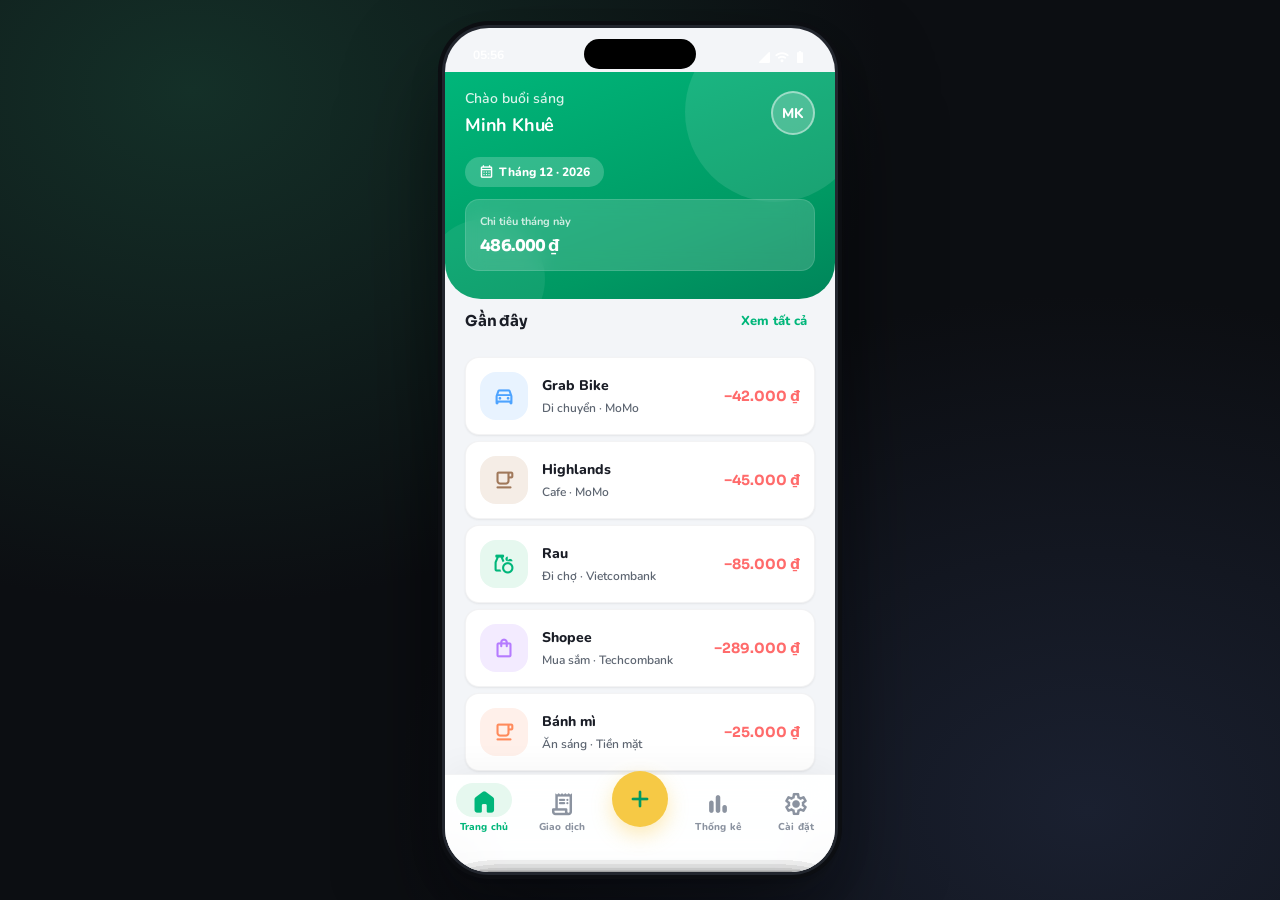
==== commit 1b1410c4: "fix: let the raised plus receive taps and polish finance UI The protruding + sat outside the nav hit" ====
--- a/Demo/index.html
+++ b/Demo/index.html
@@ -276,7 +276,7 @@
               <div class="profile-avatar">MK</div>
               <div class="profile-info">
                 <div class="name">Minh Khuê</div>
-                <div class="email">minhanh@email.com</div>
+                <div class="email">minhkhue@email.com</div>
                 <div class="edit-hint">Hồ sơ (UI)</div>
               </div>
               <span class="ms chevron" style="color:var(--text-tertiary)">chevron_right</span>
